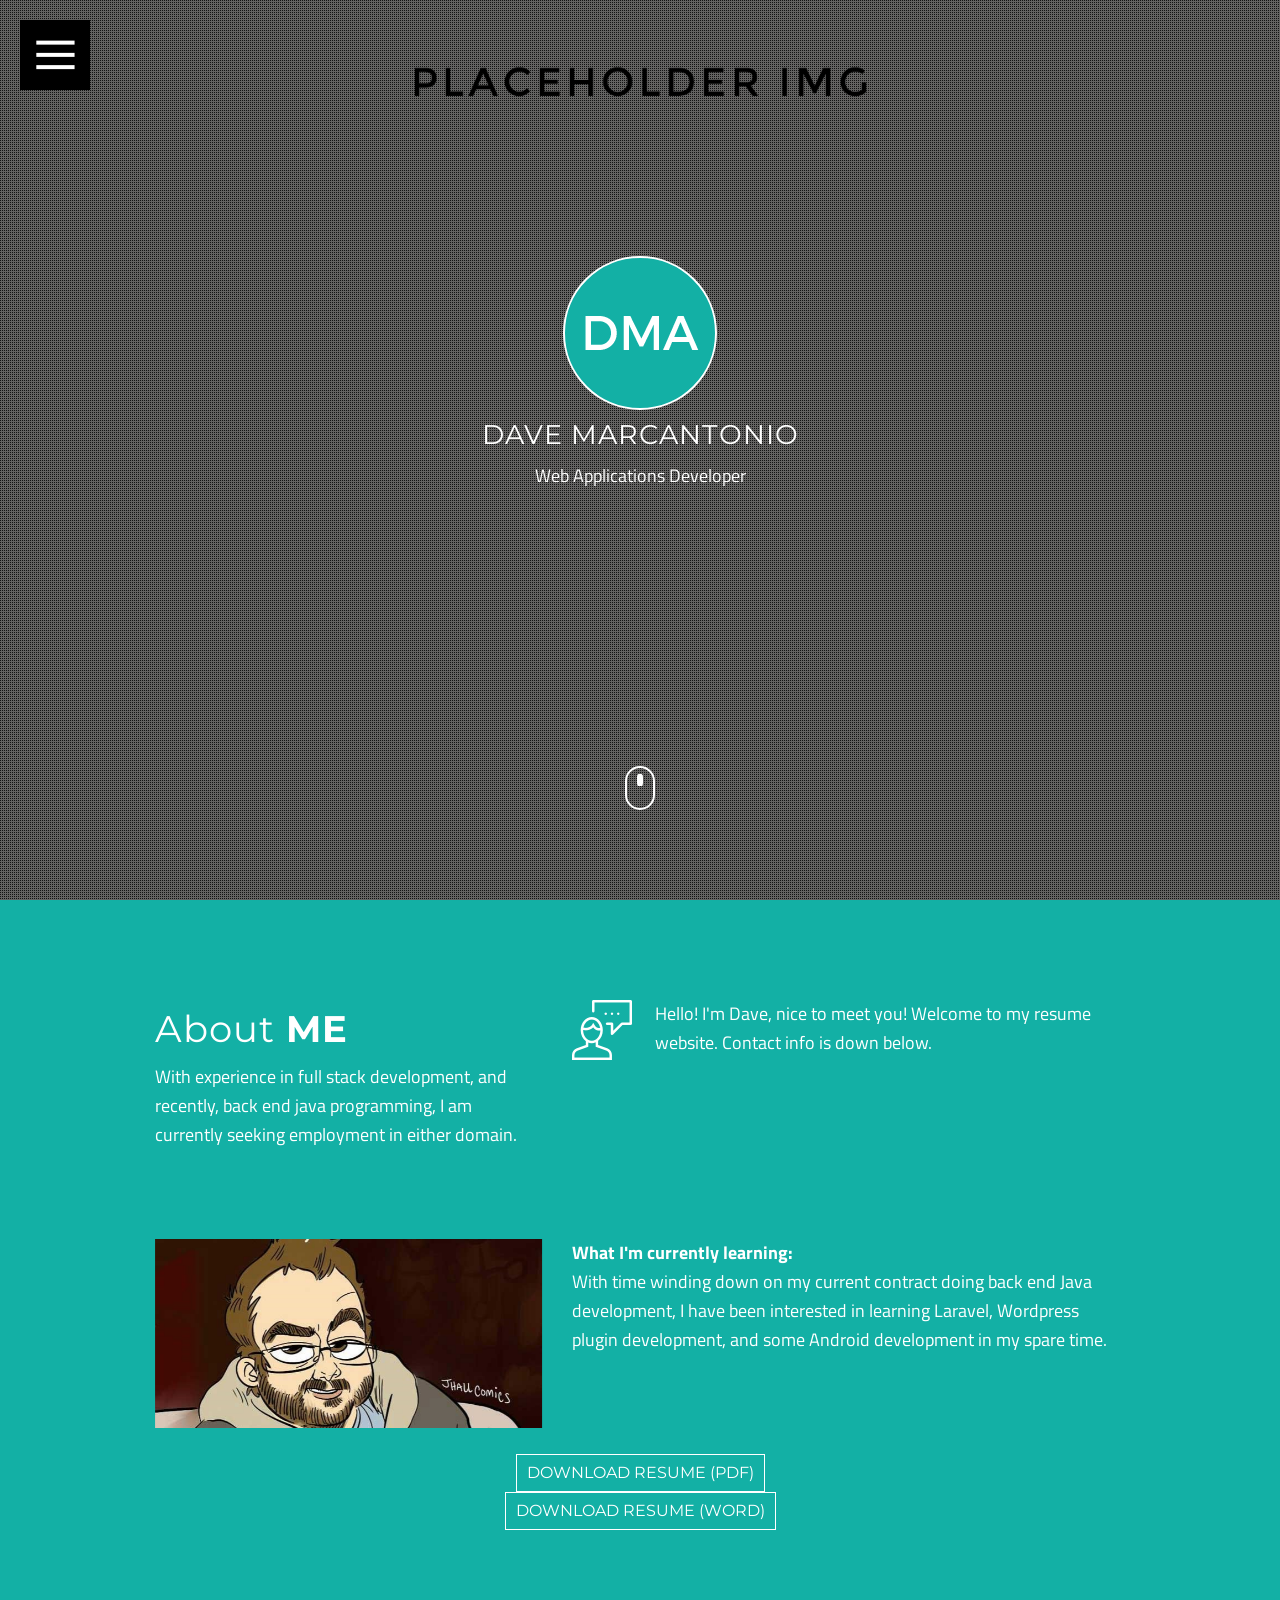
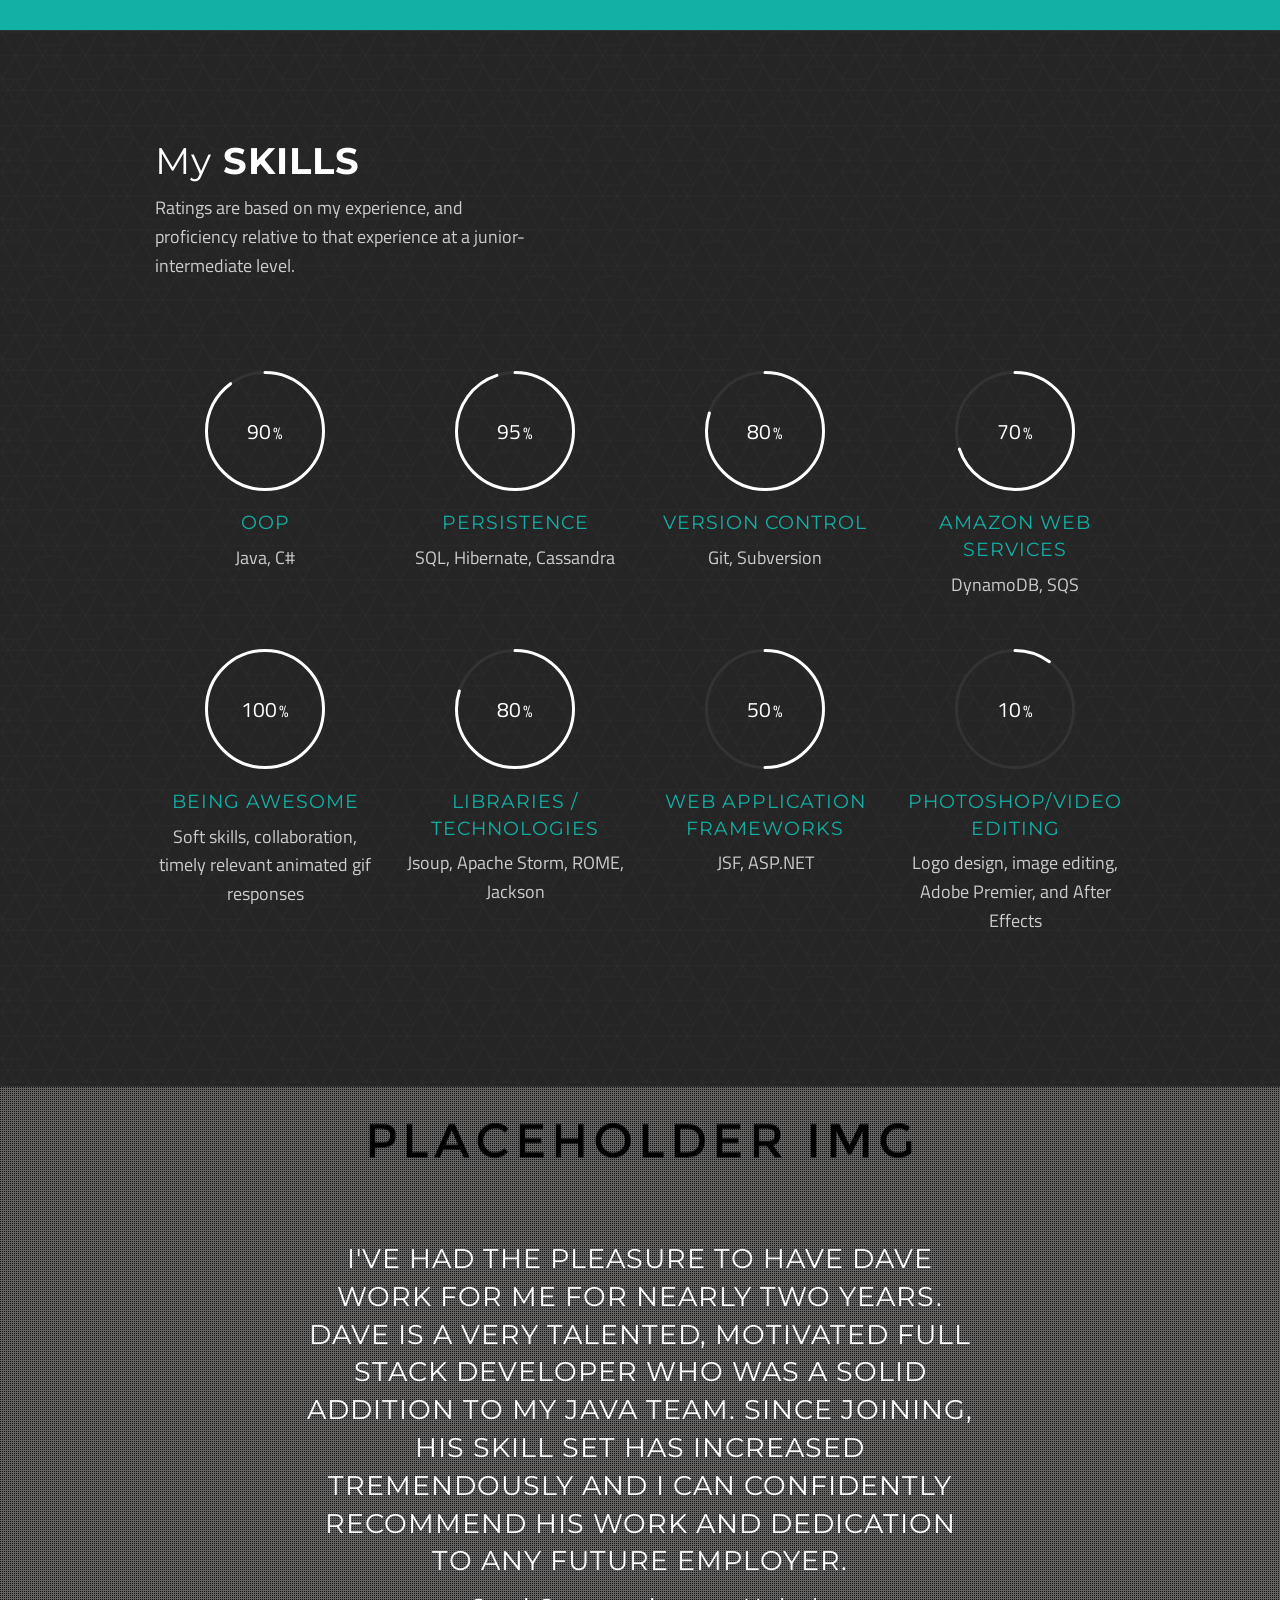
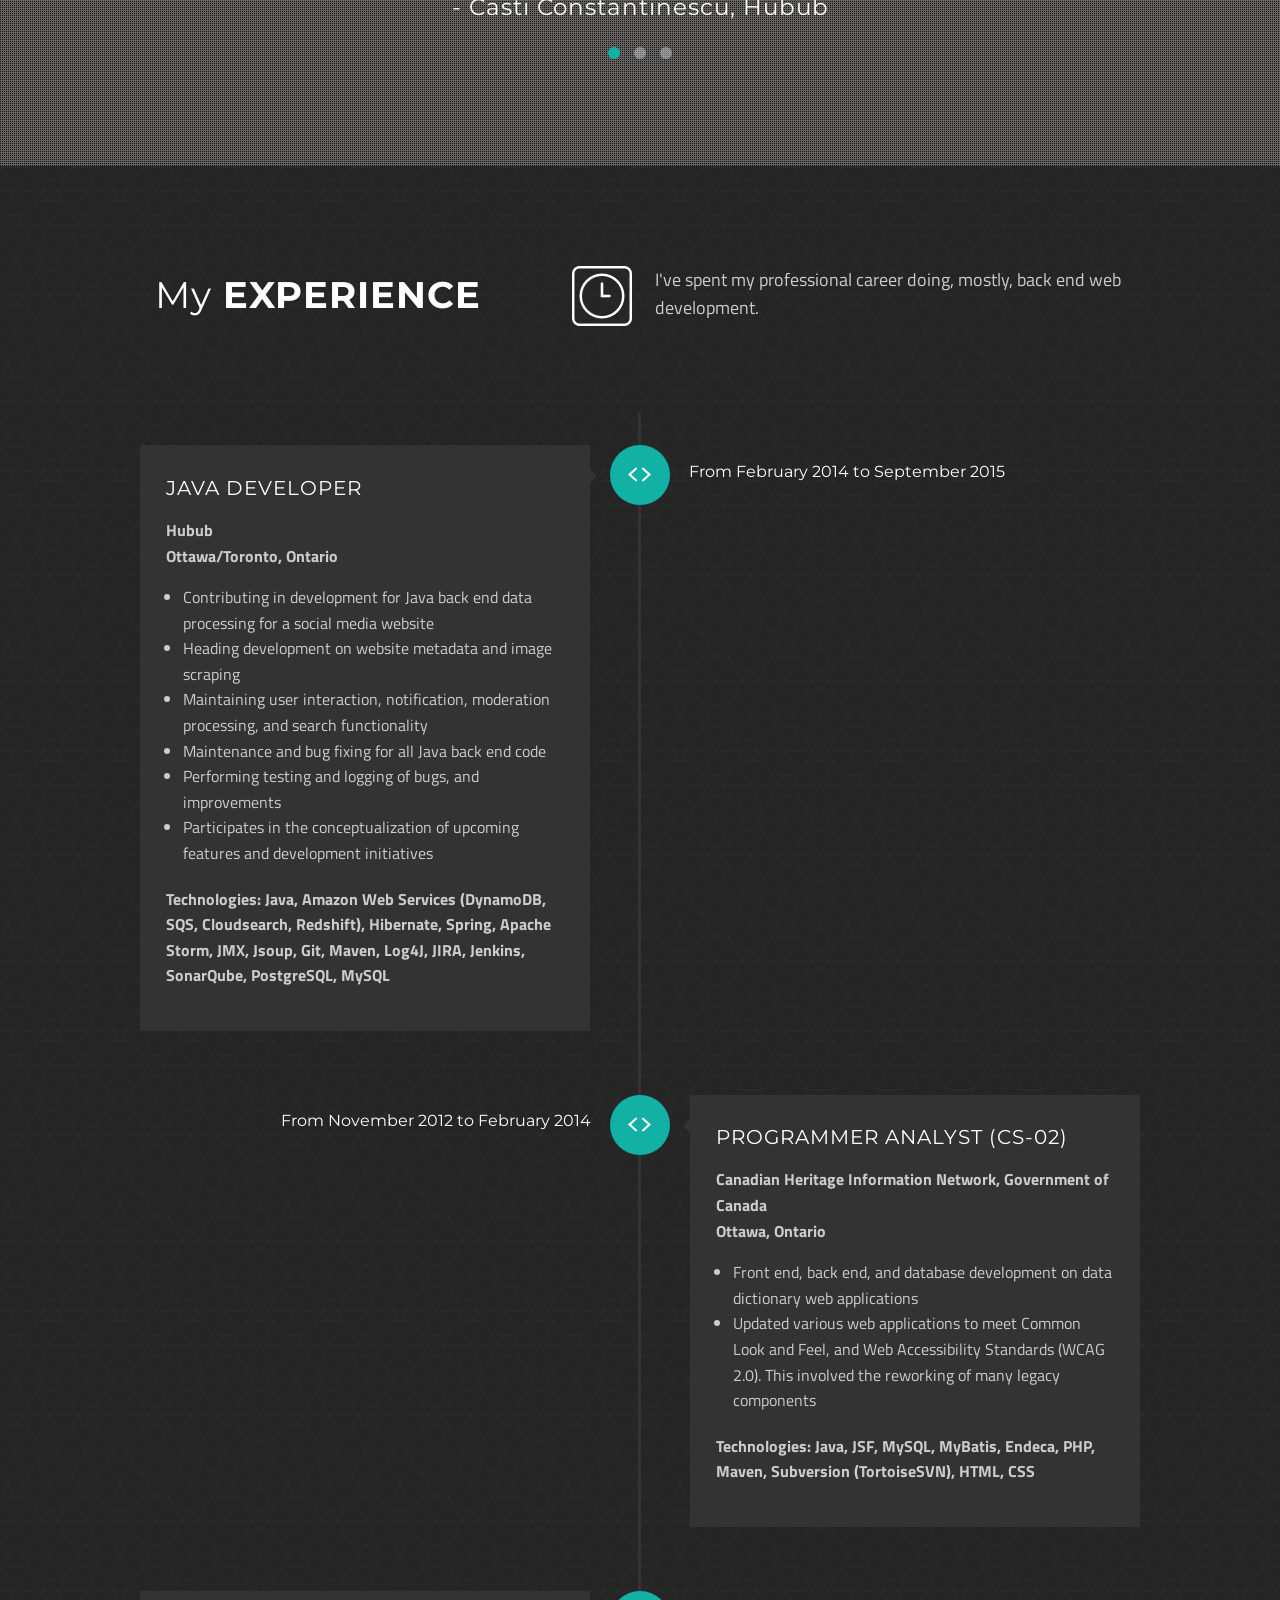
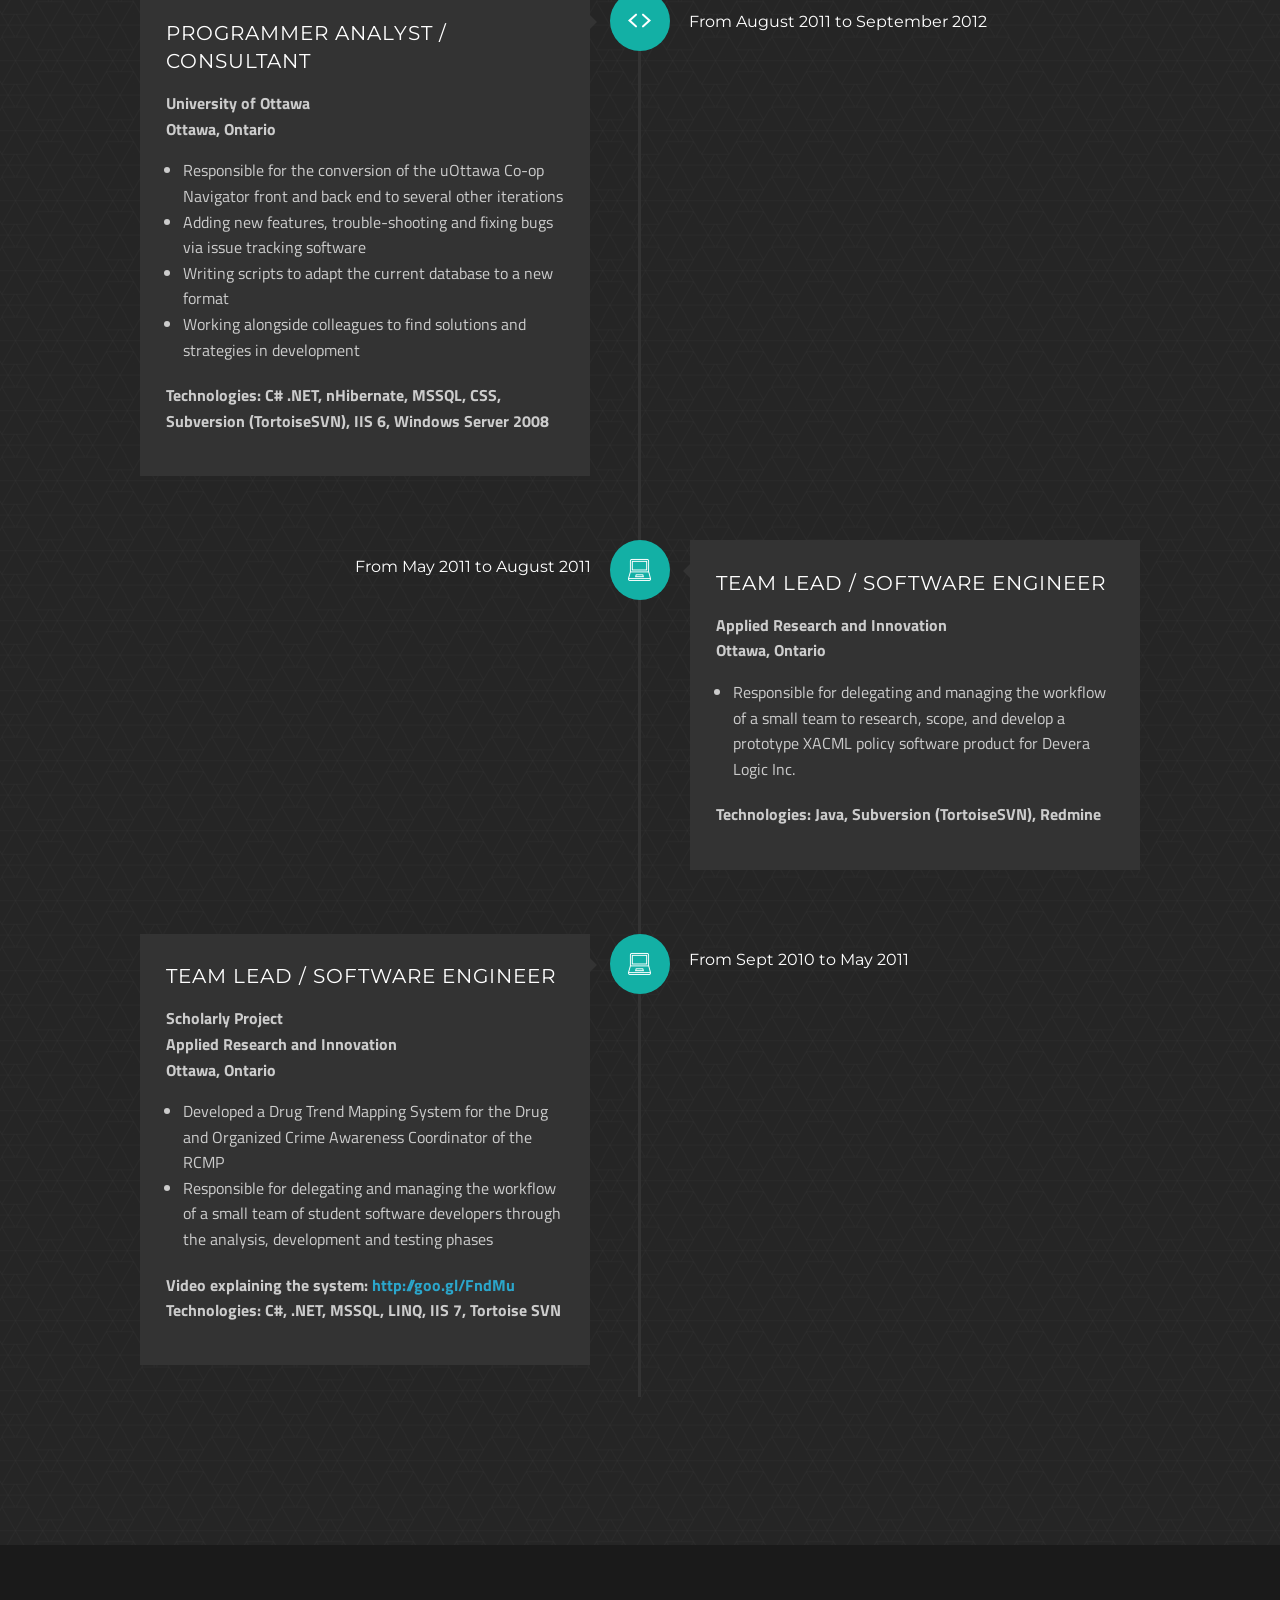
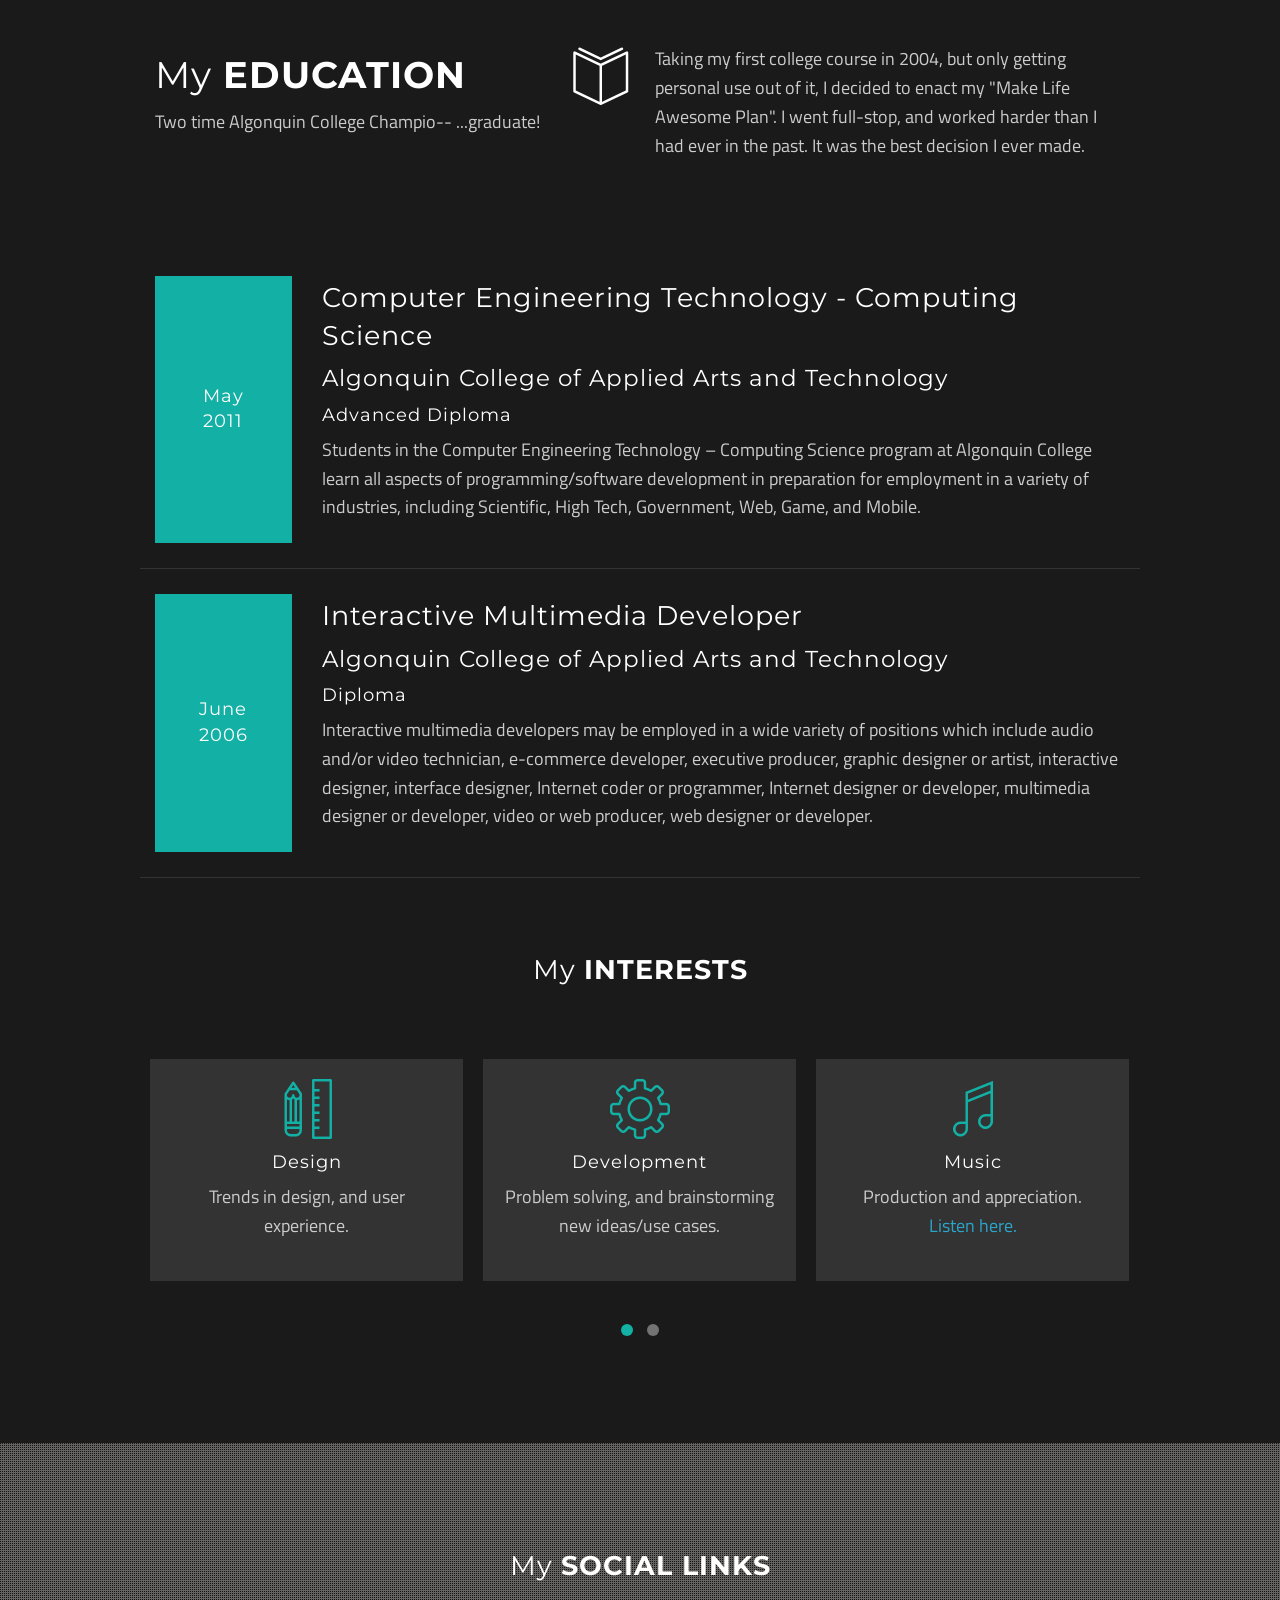
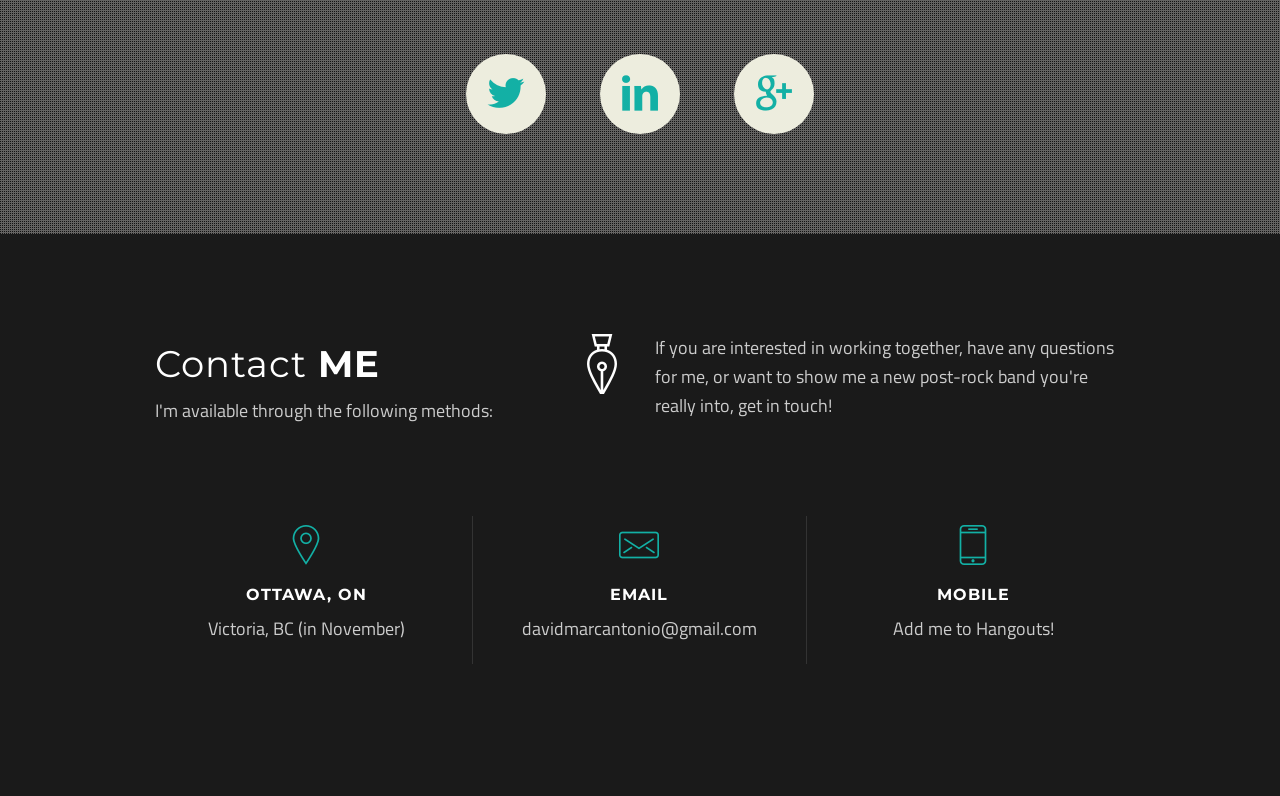
==== index.html @ dded1e43 "updated work experience" ====
<!doctype html>
<html class="no-js" lang="en">
  <head>
    <meta charset="utf-8" />
    <meta name="viewport" content="width=device-width, initial-scale=1.0" />
    <title>Dave Marcantonio - Web Applications Developer</title>

      <link rel="shortcut icon" href="favicon.ico" />
	
	<meta name="description" content="The online resume of Dave Marcantonio - Web Applications Developer">
	<meta property="og:description" content="The online resume of Dave Marcantonio - Web Applications Developer" />
	<meta property="og:url" content="http://dmarcantonio.github.io/" />
	<meta property="og:image" content="http://dmarcantonio.github.io/img/img1.jpg" />
	<meta property="og:site_name" content="Dave Marcantonio" />
    <!-- main css file -->
    <link rel="stylesheet" href="css/style.css" />


    <!-- color styles - uncomment your preferred -->
    <link rel="stylesheet" type="text/css" href="css/skins/turquoise.css" name="colors" />
    <!--
    <link rel="stylesheet" type="text/css" href="css/skins/orange.css" name="colors" />
    <link rel="stylesheet" type="text/css" href="css/skins/yellow.css" name="colors" />
    <link rel="stylesheet" type="text/css" href="css/skins/green.css" name="colors" />
    <link rel="stylesheet" type="text/css" href="css/skins/blue.css" name="colors" />
    <link rel="stylesheet" type="text/css" href="css/skins/brown.css" name="colors" />
    <link rel="stylesheet" type="text/css" href="css/skins/violet.css" name="colors" />
    <link rel="stylesheet" type="text/css" href="css/skins/purple.css" name="colors" />
    <link rel="stylesheet" type="text/css" href="css/skins/grey.css" name="colors" />
    <link rel="stylesheet" type="text/css" href="css/skins/red.css" name="colors" />
    -->

    <!-- Style Switcher Box delete for remove styleswitcher-->
    <link rel="stylesheet" href="css/styleswitcher.css">

    <!-- google fonts -->
    <link href='http://fonts.googleapis.com/css?family=Montserrat:400,700' rel='stylesheet' type='text/css'>
    <link href='http://fonts.googleapis.com/css?family=Titillium+Web' rel='stylesheet' type='text/css'>

    <script src="js/vendor/modernizr.js"></script>
  </head>
  <body>

      <!-- start styleswitcher, remove this 
      <div class="switcher"></div>
      <!-- end styleswitcher -->

      <!-- Preloader -->
      <div class="mask">
        <div id="loader"></div>
      </div>
      <!--/Preloader -->

      <div class="menu-btn-left">
        <img alt="" src="img/nav.svg">
      </div>
 
      <!-- start navigation -->
      <nav class="pushy pushy-left">

        <div class="logo-small">
          <a class="inner-link" href="#home"><img class="logo nav-logo"  alt="Kurr" src="img/logo.png" ></a><br>
        </div>

        <!-- start menu -->
        <ul class="menu">
          <li><a class="inner-link" href="#about">About</a></li>
            <li><a class="inner-link" href="#skills">Skills</a></li>
            <li><a class="inner-link" href="#experience">Experience</a></li>
          <li><a class="inner-link" href="#education">Education</a></li>
          <li><a class="inner-link" href="#contact">Contact</a></li>
        </ul>
        <!-- end menu -->
      
        <!--start bottom menu content -->
        <div class="bottom-content">
          <ul class="contact-details">
            <li><span>Dave Marcantonio</span></li>
            <li><a href="mailto:davidmarcantonio@gmail.com">davidmarcantonio@gmail.com</a></li>
            <li><span>Web Applications Developer</span></li>
          </ul>
        </div>
        <!-- end bottom menu content -->

      </nav>
      <!-- end navigation -->
    
    <div class="site-overlay"></div>

    <!-- start section #home -->        
    <section id="home">
      <div class="bg_overlay"></div>
        <div class="row">
          <div class="medium-8 medium-text-center medium-centered small-8 small-text-centered small-centered columns">
            <img class="logo" src="img/logo.png" alt="" /><br />
            <h3 class="white text-center">DAVE MARCANTONIO</h3>
            <p class="white text-center">Web Applications Developer</p>
          </div>
      </div>    

      <!-- mouse wheel on slider revolution (custom) -->
      <div class="intro-scroller">
        <a class="inner-link" href="#about" >
          <div class="mouse-icon white" style="opacity: 1;">
            <div class="wheel"></div>
          </div>
        </a>
      </div> 
      <!-- end mouse wheel on slider revolution (custom) -->

    </section>
    <!-- end section #home -->
    
   <div id="wrapper">

    
    
    <!-- start section #about -->
    <section id="about">

      <div class="row bot-70">

          <div class="medium-5 columns">
            <h2>About <strong>ME</strong></h2>
            <p>With experience in full stack development, and recently, back end java programming, I am currently seeking employment in either domain.</p>
          </div>
          <div class="medium-1 columns">
            <i class="icon kurr-speech-streamline-talk-user big white"></i>
          </div>
          <div class="medium-6 columns">
            <p>Hello! I'm Dave, nice to meet you! Welcome to my resume website. Contact info is down below.</p>
          </div>

      </div>

      <div class="row" data-equalizer>
        <div class="medium-5 columns wow fadeInLeft" data-wow-delay="0.2s" data-wow-duration="1.2s"  data-wow-offset="30" data-equalizer-watch>
          <img src="img/about.jpg" alt="" />
        </div>

        <div class="medium-7 columns wow fadeInRight" data-wow-delay="0.2s" data-wow-duration="1.2s"  data-wow-offset="30" data-equalizer-watch>
          <div class="content-text">
            <p><strong>What I'm currently learning:</strong></p>
            <p>With time winding down on my current contract doing back end Java development, I have been interested in learning Laravel, Wordpress plugin development, and some Android development in my spare time.</p>

          </div>
                   
        </div>

        <div class="medium-12 text-center columns wow fadeInUp" data-wow-delay="0.2s" data-wow-duration="1.2s"  data-wow-offset="30">
          <a class="cv_btn" title="" href="DaveMarcantonio2015.pdf" target="_blank">download resume (PDF)</a>
        </div>
		
		<div class="medium-12 text-center columns wow fadeInUp" data-wow-delay="0.2s" data-wow-duration="1.2s"  data-wow-offset="30">
          <a class="cv_btn" title="" href="DaveMarcantonio2015.docx" target="_blank">download resume (WORD)</a>
        </div>

      </div>
        
    </section>
    <!-- end section #about -->

       <!-- start section #skills -->
       <section id="skills">

           <div class="row bot-70">

               <div class="medium-5 columns">
                   <h2>My <strong>SKILLS</strong></h2>
                   <p>Ratings are based on my experience, and proficiency relative to that experience at a junior-intermediate level.</p>
               </div>
               <!--<div class="medium-1 columns">-->
               <!--<i class="icon kurr-dashboard-speed-streamline big white"></i>-->
               <!--</div>-->
               <!--<div class="medium-6 columns">-->
               <!--<p>Based on <span class="bold">K.I.S.S. principle</span>, i'm suitable for personal, portfolio, corporate or creative use.<br />-->
               <!--<span class="bold">Easy and funny to customize </span>i'm the perfect partner for your next project</p>-->
               <!--</div>-->

           </div>

           <div class="row wow fadeInUp" data-wow-delay="0s" data-wow-duration="1s"  data-wow-offset="30">


               <div class="medium-3 columns text-center counter">
            <span class="chart" data-percent="90">
              <span class="percent"></span>
            </span>
                   <h4 class="chart-title">OOP</h4>
                   <p>Java, C#</p>
               </div>

               <div class="medium-3 columns text-center counter">
              <span class="chart" data-percent="95">
                <span class="percent"></span>
              </span>
                   <h4 class="chart-title">Persistence</h4>
                   <p>SQL, Hibernate, Cassandra</p>
               </div>

               <div class="medium-3 columns text-center counter">
              <span class="chart" data-percent="80">
                <span class="percent"></span>
              </span>
                   <h4 class="chart-title">Version Control</h4>
                   <p>Git, Subversion</p>
               </div>

               <div class="medium-3 columns text-center counter">
              <span class="chart" data-percent="70">
                <span class="percent"></span>
              </span>
                   <h4 class="chart-title">Amazon Web Services</h4>
                   <p>DynamoDB, SQS</p>
               </div>

               <div class="medium-3 columns text-center counter">
              <span class="chart" data-percent="100">
                <span class="percent"></span>
              </span>
                   <h4 class="chart-title">Being Awesome</h4>
                   <p>Soft skills, collaboration, timely relevant animated gif responses</p>
               </div>
			   
               <div class="medium-3 columns text-center counter">
              <span class="chart" data-percent="80">
                <span class="percent"></span>
              </span>
                   <h4 class="chart-title">Libraries / Technologies</h4>
                   <p>Jsoup, Apache Storm, ROME, Jackson</p>
               </div>
			   
               <div class="medium-3 columns text-center counter">
              <span class="chart" data-percent="50">
                <span class="percent"></span>
              </span>
                   <h4 class="chart-title">Web Application Frameworks</h4>
                   <p>JSF, ASP.NET</p>
               </div>

               <div class="medium-3 columns text-center counter">
              <span class="chart" data-percent="10">
                <span class="percent"></span>
              </span>
                   <h4 class="chart-title">Photoshop/Video Editing</h4>
                   <p>Logo design, image editing, Adobe Premier, and After Effects</p>
               </div>

           </div>
       </section>
       <!-- end section #skills -->

       <!-- start section testimonials -->
       <section id="testimonials">
           <div class="bg_overlay"></div>
           <div class="row">
               <div class="large-12 medium-8 medium-centered columns">

                   <!-- start testimonial coarousel -->
                   <div id="testimonial" class="owl-carousel text-centered">

                       <!-- start slide -->
                       <div>
                           <div class="large-9 large-centered medium-12 medium-centered columns">
                               <div class="large-12 medium-11 columns">
                                   <h3 class="white semi-bold">I've had the pleasure to have Dave work for me for nearly two years. Dave is a very talented, motivated full stack developer who was a solid addition to my Java team. Since joining, his skill set has increased tremendously and I can confidently recommend his work and dedication to any future employer. </h3>
                                   <h4 class="white bordered">- Casti Constantinescu, Hubub</h4>
                               </div>
                           </div>
                       </div>
                       <!-- end slide -->

                       <!-- start slide -->
                       <div>
                           <div class="large-9 large-centered medium-12 medium-centered columns">
                               <div class="large-12 medium-11 columns">
                                   <h3 class="white semi-bold">The best contractor we've ever hired </h3>
                                   <h4 class="white bordered">- Laurence Chavret, Canadian Heritage Information Network</h4>
                               </div>
                           </div>
                       </div>
                       <!-- end slide -->

                       <!-- start slide -->
                       <div>
                           <div class="large-9 large-centered medium-12 medium-centered columns">
                               <div class="large-12 medium-11 columns">
                                   <h3 class="white semi-bold">Dave is so awesome. You should hire him because he's a cool guy, and really good looking.</h3>
                                   <h4 class="white bordered">- Totally Not Dave Marcantonio</h4>
                               </div>
                           </div>
                       </div>
                       <!-- end slide -->

                   </div>
                   <!-- end#testimonial carousel -->

               </div>
           </div>

       </section>
       <!-- end section testimonials -->
       <!-- start section #experience -->
       <section id="experience">

           <div class="row bot-70">

               <div class="medium-5 columns">
                   <h2>My <strong>EXPERIENCE</strong></h2>
                   <!--<p>Maecenas nec odio et ante tincidunt tempus.</p>-->
               </div>
               <div class="medium-1 columns">
                   <i class="icon kurr-clock-streamline-time big white"></i>
               </div>
               <div class="medium-6 columns">
                   <p>I've spent my professional career doing, mostly, back end web development.</p>
               </div>

           </div>

           <div id="cd-timeline" class="cd-container">
               <div class="cd-timeline-block">
                   <div class="cd-timeline-img">
                       <i class="icon kurr-code"></i>
                   </div>
                   <!-- cd-timeline-img -->

                   <div class="cd-timeline-content">
                       <h2>Java Developer</h2>

                       <p>
                           <strong>Hubub</strong><br/>
                           <strong>Ottawa/Toronto, Ontario</strong>
                       </p>
                       <ul>
                           <li>Contributing in development for Java back end data processing for a social media
                               website
                           </li>
                           <li>Heading development on website metadata and image scraping</li>
                           <li>Maintaining user interaction, notification, moderation processing, and search
                               functionality
                           </li>
                           <li>Maintenance and bug fixing for all Java back end code</li>
                           <li>Performing testing and logging of bugs, and improvements</li>
                           <li>Participates in the conceptualization of upcoming features and development initiatives
                           </li>
                       </ul>
                       <p><strong>Technologies: Java, Amazon Web Services (DynamoDB, SQS, Cloudsearch, Redshift),
                           Hibernate, Spring, Apache Storm, JMX, Jsoup, Git, Maven, Log4J, JIRA, Jenkins, SonarQube,
                           PostgreSQL, MySQL</strong></p>
                       <span class="cd-date">From February 2014 to September 2015</span>
                   </div>
                   <!-- cd-timeline-content -->
               </div>
               <!-- cd-timeline-block -->

               <div class="cd-timeline-block">
                   <div class="cd-timeline-img">
                       <i class="icon kurr-code"></i>
                   </div>
                   <!-- cd-timeline-img -->

                   <div class="cd-timeline-content">
                       <h2>Programmer Analyst (CS-02)</h2>

                       <p>
                           <strong>Canadian Heritage Information Network, Government of Canada </strong><br/>
                           <strong>Ottawa, Ontario</strong>
                       </p>
                       <ul>
                           <li>Front end, back end, and database development on data dictionary web applications</li>
                           <li>Updated various web applications to meet Common Look and Feel, and Web Accessibility
                               Standards (WCAG 2.0). This involved the reworking of many legacy components
                           </li>
                       </ul>
                       <p><strong>Technologies: Java, JSF, MySQL, MyBatis, Endeca, PHP, Maven, Subversion (TortoiseSVN),
                           HTML, CSS</strong></p>
                       <span class="cd-date">From November 2012 to February 2014</span>
                   </div>
                   <!-- cd-timeline-content -->
               </div>
               <!-- cd-timeline-block -->

               <div class="cd-timeline-block">
                   <div class="cd-timeline-img">
                       <i class="icon kurr-code"></i>
                   </div>
                   <!-- cd-timeline-img -->

                   <div class="cd-timeline-content">
                       <h2>Programmer Analyst / Consultant</h2>

                       <p>
                           <strong>University of Ottawa </strong><br/>
                           <strong>Ottawa, Ontario</strong>
                       </p>
                       <ul>
                           <li>Responsible for the conversion of the uOttawa Co-op Navigator front and back end to
                               several other iterations
                           </li>
                           <li>Adding new features, trouble-shooting and fixing bugs via issue tracking software</li>
                           <li>Writing scripts to adapt the current database to a new format</li>
                           <li>Working alongside colleagues to find solutions and strategies in development</li>
                       </ul>
                       <p><strong>Technologies: C# .NET, nHibernate, MSSQL, CSS, Subversion (TortoiseSVN), IIS 6,
                           Windows Server 2008</strong><br/>
                           <span class="cd-date">From August 2011 to September 2012</span>
                   </div>
                   <!-- cd-timeline-content -->
               </div>
               <!-- cd-timeline-block -->

               <div class="cd-timeline-block">
                   <div class="cd-timeline-img">
                       <i class="icon kurr-ibook-laptop"></i>
                   </div>
                   <!-- cd-timeline-img -->

                   <div class="cd-timeline-content">
                       <h2>Team Lead / Software Engineer</h2>

                       <p>
                           <strong>Applied Research and Innovation</strong><br/>
                           <strong>Ottawa, Ontario</strong>
                       </p>
                       <ul>
                           <li>Responsible for delegating and managing the workflow of a small team to research, scope, and
                               develop a prototype XACML policy software product for Devera Logic Inc.
                           </li>
                       </ul>
                       <p><strong>Technologies: Java, Subversion (TortoiseSVN), Redmine</strong></p>
                       <span class="cd-date">From May 2011 to August 2011</span>
                   </div>
                   <!-- cd-timeline-content -->
               </div>
               <!-- cd-timeline-block -->

               <div class="cd-timeline-block">
                   <div class="cd-timeline-img">
                       <i class="icon kurr-ibook-laptop"></i>
                   </div>
                   <!-- cd-timeline-img -->

                   <div class="cd-timeline-content">
                       <h2>Team Lead / Software Engineer</h2>

                       <p>
                           <strong>Scholarly Project</strong><br/>
                           <strong>Applied Research and Innovation</strong><br/>
                           <strong>Ottawa, Ontario </strong><br/>
                       </p>
                       <ul>
                           <li>Developed a Drug Trend Mapping System for the Drug and Organized Crime Awareness
                               Coordinator of the RCMP
                           </li>
                           <li>Responsible for delegating and managing the workflow of a small team of student software
                               developers through the analysis, development and testing phases
                           </li>
                       </ul>
                       <p><strong>Video explaining the system: <a href="http://goo.gl/FndMu" rel="nofollow">http://goo.gl/FndMu</a></strong><br/>
                           <strong>Technologies: C#, .NET, MSSQL, LINQ, IIS 7, Tortoise SVN</strong></p>
                       <span class="cd-date">From Sept 2010 to May 2011</span>
                   </div>
                   <!-- cd-timeline-content -->
               </div>
               <!-- cd-timeline-block -->
           </div>
           <!-- cd-timeline -->

       </section>
       <!-- end section #experience -->

       <!-- start section #education -->
    <section id="education">

      <div class="row bot-70">
        <div class="medium-5 columns">
          <h2>My <strong>EDUCATION</strong></h2>
            <p>Two time Algonquin College Champio-- ...graduate!</p>
        </div>
        <div class="medium-1 columns">
          <i class="icon kurr-book-read-streamline big white"></i>
        </div>
        <div class="medium-6 columns">
          <p>Taking my first college course in 2004, but only getting personal use out of it, I decided to enact my "Make Life Awesome Plan". I went full-stop, and worked harder than I had ever in the past. It was the best decision I ever made.</p>
        </div>
      </div>

      <!-- start education box -->
      <div class="row education wow fadeInRight" data-wow-delay="0.2s" data-wow-duration="1.2s"  data-wow-offset="30" data-equalizer>
        <div class="medium-2 columns">
          <div class="date" data-equalizer-watch>
            <h5>May <span>2011</span></h5>
          </div>
        </div>
        <div class="medium-10 columns" data-equalizer-watch>
          <h3> Computer Engineering Technology - Computing Science</h3>
		  <h4> Algonquin College of Applied Arts and Technology</h4>
		  <h5> Advanced Diploma</h5>
          <p>Students in the Computer Engineering Technology – Computing Science program at Algonquin College learn all aspects of programming/software development in preparation for employment in a variety of industries, including Scientific, High Tech, Government, Web, Game, and Mobile.</p>
        </div>
      </div>
      <!-- end education box -->

      <!-- start education box -->
      <div class="row education education wow fadeInLeft" data-wow-delay="0.2s" data-wow-duration="1.2s"  data-wow-offset="30" data-equalizer>
        <div class="medium-2 columns">
          <div class="date" data-equalizer-watch>
            <h5>June <span>2006</span></h5>
          </div>
        </div>
        <div class="medium-10 columns" data-equalizer-watch>
          <h3> Interactive Multimedia Developer</h3>
          <h4> Algonquin College of Applied Arts and Technology</h4>
          <h5> Diploma</h5>

          <p>Interactive multimedia developers may be employed in a wide variety of positions which include audio and/or video technician, e-commerce developer, executive producer, graphic designer or artist, interactive designer, interface designer, Internet coder or programmer, Internet designer or developer, multimedia designer or developer, video or web producer, web designer or developer.</p>
        </div>
      </div>
      <!-- end education box -->


    <div class="bot-70"></div>

    <div class="row">

      <div class="medium-12 text-center">
        <h3 class="bot-70">My <strong>INTERESTS</strong></h3>
      </div>

      <div id="interests" class="owl-carousel>">

        <!-- start box -->

          <div class="box">
            <i class="icon kurr-design-pencil-rule-streamline big"></i>
            <h5>Design</h5>
            <p>Trends in design, and user experience.</p>
          </div>

        <!-- end box -->

        <!-- start box -->

          <div class="box">
            <i class="icon kurr-settings-streamline-1 big"></i>
            <h5>Development</h5>
            <p>Problem solving, and brainstorming new ideas/use cases.</p>
          </div>

        <!-- end box -->

        <!-- start box -->

          <div class="box">
            <i class="icon kurr-music-note-streamline big"></i>
            <h5>Music</h5>
            <p>Production and appreciation.<br/> <a href="http://terraformthesun.bandcamp.com/">Listen here.</a></p>
          </div>

        <!-- stendart box -->



        <!-- start box -->

          <div class="box">
            <i class="icon kurr-book-read-streamline big"></i>
            <h5>Learning</h5>
            <p>Documentaries, lectures, teaching through emerging visual media</p>
          </div>

        <!-- end box -->

      <!-- start box -->

      <div class="box">
          <i class="icon kurr-like-love-streamline big"></i>
          <h5>Life</h5>
          <p>Equality, human rights, environmental sustainability, philosophy</p>
      </div>

      <!-- stendart box -->

          <!-- start box -->

          <div class="box">
              <i class="icon kurr-chef-food-restaurant-streamline big"></i>
              <h5>Food</h5>
              <p>I am adventerously hungry.</p>
          </div>

          <!-- end box -->


      </div>

    </div>
      
    </section>
    <!-- end section #education -->









<!--
        start section #quote
       <section id="quote">
           <div class="bg_overlay"></div>
           <div class="row text-center">
               <h2 class="white">It is a cliche that most cliches are true, but then like most cliches, that cliche is untrue.</h2>
               <h3>- Stephen Fry</h3>
           </div>
       </section>
        ens section #quote
-->

    <!-- start section#social -->
    <section id="social">
      <div class="bg_overlay"></div>

      <div class="row text-center">
        <h3 class="white bot-70">My <strong>SOCIAL LINKS</strong></h3>

      <!-- start social links -->
        <a class="social" title="" href="https://twitter.com/_D_M_A"><i class="icon kurr-twitter"></i></a>
        <a class="social" title="" href="https://ca.linkedin.com/pub/dave-marcantonio/30/748/891"><i class="icon kurr-linkedin"></i></a>
        <a class="social" title="" href="https://plus.google.com/u/0/+DaveMarcantonio"><i class="icon kurr-gplus"></i></a>
      <!-- end social links -->

    </div>

    </section>
    <!-- end section #social -->

    <!-- start section #contact -->
    <section id="contact">

      <div class="row bot-70">

          <div class="medium-5 columns">
            <h2>Contact <strong>ME</strong></h2>
            <p>I'm available through the following methods:</p>
          </div>
          <div class="medium-1 columns">
            <i class="icon kurr-pen-streamline-3 big white"></i>
          </div>
          <div class="medium-6 columns">
            <p>If you are interested in working together, have any questions for me, or want to show me a new post-rock band you're really into, get in touch!</p>
          </div>

      </div>

      <div class="row bot-70 wow fadeInLeft" data-wow-delay="0.2s" data-wow-duration="1.2s"  data-wow-offset="30">

        <!-- start link-box -->
        <div class="large-4 medium-4 columns link-box " > 
          <div class="about">               
            <i class="icon icon kurr-map-pin-streamline"></i>
            <h3>Ottawa, ON</h3>
              <p>Victoria, BC (in November)</p>
          </div>        
        </div>
        <!-- end link-box -->

        <!-- start link-box -->
        <div class="large-4 medium-4 columns link-box">
          <div class="about">        
            <i class="icon kurr-email-mail-streamline"></i>
            <h3>Email</h3>
            <p>davidmarcantonio@gmail.com</p>
          </div>       
        </div>
        <!-- end link-box -->

        <!-- start link-box -->
        <div class="large-4 medium-4 columns link-box">  
        <div class="about">             
            <i class="icon kurr-iphone-streamline"></i>
            <h3>Mobile</h3>
            <p>Add me to Hangouts!</p>
          </div>       
        </div>
        <!-- end link-box -->

      </div>

    
    </section>
    <!-- end section #contact -->

<!--  Kurr - 2014 © mordorthemes. All rights reserved.  -->
  
    </div>
    <!-- end wrapper -->
    
    <script src="js/vendor/jquery.js"></script>
    <script src="js/foundation.min.js"></script>
    <script src="js/foundation/foundation.equalizer.js"></script>
    <script src="js/pushy_left.js"></script>
    <script type="text/javascript" src="js/jquery.backstretch.js"></script> 
    <script src="js/easypiechart.js"></script>
    <script src="js/smoothscroll.js"></script>
    <script src="js/magnific-popup.js"></script>
    <script src="js/wow.min.js"></script>
    <script type="text/javascript" src="js/owl.carousel.min.js"></script> 
    <script src="js/custom.js"></script>

    <!-- Start Style Switcher to remove --> 
    <script src="js/styleswitcher.js"></script> 
    <script src="js/jquery-cookie.js"></script> 
    <!-- End Style Switcher -->

    <script>
      $(document).foundation();
    </script>

    <script>
      new WOW().init();
    </script>

  </body>
</html>
---- css/style.css ----
/*
* Theme Name: Kurr
* File name: style.css
* Theme URL: kurr.mordorthemes.com
* Description: Kurr - Responsive Resume, Personal Portfolio Template
* Author: Mordorthemes
* Author URL: http://www.mordorthemes.com
* Support: support@mordorthemes.com
* Version: 1.0
*/

@import url("normalize.css");
@import url("foundation.css"); 
@import url("kurr-font.css");
@import url("owl.transitions.css");
@import url("timeline.css");
@import url("animate.css");
@import url("magnific-popup.css");
@import url("layout.css");
---- css/skins/turquoise.css ----
/*
* Theme Name: Kurr
* File name: turquoise.css
* Theme URL: kurr.mordorthemes.com
* Description: Kurr - Responsive Resume, Personal Portfolio Template
* Author: Mordorthemes
* Author URL: http://www.mordorthemes.com
* Support: support@mordorthemes.com
* Version: 1.0
*/


img.logo, a.social:hover, .cd-timeline-img, section#about, .date, .owl-theme .owl-controls .owl-page.active span, .owl-theme .owl-controls.clickable .owl-page:hover span, .submit-button:hover{
	background:#13b0a5;
}

.work h3, a.social:link, a.social:visited, .link-box i, a.cv_btn:hover, a.social:hover, h4.chart-title, .box i, .personal-details li a:hover, .pushy .menu li a:hover, .pushy .bottom-content a:hover, button:hover, .portfolio-hover a:hover {
	color:#13b0a5;
}
---- css/skins/orange.css ----
/*
* Theme Name: Kurr
* File name: orange.css
* Theme URL: kurr.mordorthemes.com
* Description: Kurr - Responsive Resume, Personal Portfolio Template
* Author: Mordorthemes
* Author URL: http://www.mordorthemes.com
* Support: support@mordorthemes.com
* Version: 1.0
*/


img.logo, a.social:hover, .cd-timeline-img, section#about, .date, .owl-theme .owl-controls .owl-page.active span, .owl-theme .owl-controls.clickable .owl-page:hover span, .submit-button:hover{
	background:#D24814;
}

.work h3, a.social:link, a.social:visited, .link-box i, a.cv_btn:hover, a.social:hover, h4.chart-title, .box i, .personal-details li a:hover, .pushy .menu li a:hover, .pushy .bottom-content a:hover, button:hover, .portfolio-hover a:hover {
	color:#D24814;
}
---- css/skins/green.css ----
/*
* Theme Name: Kurr
* File name: green.css
* Theme URL: kurr.mordorthemes.com
* Description: Kurr - Responsive Resume, Personal Portfolio Template
* Author: Mordorthemes
* Author URL: http://www.mordorthemes.com
* Support: support@mordorthemes.com
* Version: 1.0
*/


img.logo, a.social:hover, .cd-timeline-img, section#about, .date, .owl-theme .owl-controls .owl-page.active span, .owl-theme .owl-controls.clickable .owl-page:hover span, .submit-button:hover{
	background:#b7b701;
}

.work h3, a.social:link, a.social:visited, .link-box i, a.cv_btn:hover, a.social:hover, h4.chart-title, .box i, .personal-details li a:hover, .pushy .menu li a:hover, nav.off-canvas .pushy a:hover, button:hover, .portfolio-hover a:hover {
	color:#b7b701;
}
---- css/skins/brown.css ----
/*
* Theme Name: Kurr
* File name: brown.css
* Theme URL: kurr.mordorthemes.com
* Description: Kurr - Responsive Resume, Personal Portfolio Template
* Author: Mordorthemes
* Author URL: http://www.mordorthemes.com
* Support: support@mordorthemes.com
* Version: 1.0
*/


img.logo, a.social:hover, .cd-timeline-img, section#about, .date, .owl-theme .owl-controls .owl-page.active span, .owl-theme .owl-controls.clickable .owl-page:hover span, .submit-button:hover{
	background:#807556;
}

.work h3, a.social:link, a.social:visited,.link-box i, a.cv_btn:hover, a.social:hover, h4.chart-title, .box i, .personal-details li a:hover, .pushy .menu li a:hover, .pushy .bottom-content a:hover, button:hover, .portfolio-hover a:hover {
	color:#807556;
}
---- css/skins/violet.css ----
/*
* Theme Name: Kurr
* File name: violet.css
* Theme URL: kurr.mordorthemes.com
* Description: Kurr - Responsive Resume, Personal Portfolio Template
* Author: Mordorthemes
* Author URL: http://www.mordorthemes.com
* Support: support@mordorthemes.com
* Version: 1.0
*/


img.logo, a.social:hover, .cd-timeline-img, section#about, .date, .owl-theme .owl-controls .owl-page.active span, .owl-theme .owl-controls.clickable .owl-page:hover span, .submit-button:hover{
	background:#c70272;
}

.work h3, a.social:link, a.social:visited, .link-box i, a.cv_btn:hover, a.social:hover, h4.chart-title, .box i, .personal-details li a:hover, .pushy .menu li a:hover, .pushy .bottom-content a:hover, button:hover, .portfolio-hover a:hover {
	color:#c70272;
}
---- css/skins/red.css ----
/*
* Theme Name: Kurr
* File name: red.css
* Theme URL: kurr.mordorthemes.com
* Description: Kurr - Responsive Resume, Personal Portfolio Template
* Author: Mordorthemes
* Author URL: http://www.mordorthemes.com
* Support: support@mordorthemes.com
* Version: 1.0
*/


img.logo, a.social:hover, .cd-timeline-img, section#about, .date, .owl-theme .owl-controls .owl-page.active span, .owl-theme .owl-controls.clickable .owl-page:hover span, .submit-button:hover{
	background:#FF4444;
}

.work h3, a.social:link, a.social:visited, .link-box i, a.cv_btn:hover, a.social:hover, h4.chart-title, .box i, .personal-details li a:hover, .pushy .menu li a:hover, .pushy .bottom-content a:hover, button:hover, .portfolio-hover a:hover {
	color:#FF4444;
}
---- css/styleswitcher.css ----
@charset "utf-8";
/* CSS Document */

/*
* Theme Name: Tangram  
* File name: styleswitcher.css
* Theme URL: tangram.mordorthemes.com
* Description: Tangram - One page html/css website template
* Author: Mordorthemes
* Author URL: http://www.mordorthemes.com
* Support: support@mordorthemes.com
* Version: 1.0
*/




/* Main Style */
.switcher h3 {
	font-size:13px;
	margin: 1px 0 3px 0;
	color:#474646;
}

.switcher {
	width:160px;
	position:fixed !important;
	top:185px;
	z-index:9999;
	left:0px;
}

.switcher h2 {
	background: #000;
	color: #FFFFFF;
	padding: 0;
	font-size: 13px;
	text-transform:uppercase;
	padding: 12px 0 12px 15px;
	line-height: 30px;
	position:relative;
	top:8px;
}

.switcher h2 a {
	background: #000;
	display: block;
	height: 53px;
	position: absolute;
	right: -53px;
	top: 0;
	width: 53px;
	text-align:center;
	color:#fff;
	font-size:32px;
	padding: 9px 0;
}

.switcher .content2 {
	
	overflow:hidden;
}

/* Layout Box */
.layout-switcher {
	margin:0 0 10px 0;
	overflow:hidden;
}

.layout-switcher a.layout {
	padding:8px 7px 7px 7px;
	border-radius: 2px;
	color: #5a5c5d;
	border: 2px solid #EAEAEA;
	width: 39px;
	cursor: pointer;
	float: left;
	display: block;
	margin: 0 6px 0 0;
	text-align: center;
	background: white;
}

.layout-switcher a.layout.current {
	cursor: default;
	border: 2px solid;
}


/* Color Switcher */
.switcher-box {
	height:auto;
	overflow:hidden;
	margin-bottom:6px;
}

.styleswitch {
	width: 53px;
    height: 53px;
	display: block;
	cursor: pointer;
	margin:0;
	float:left;
}

.styleswitch.current {
	-moz-box-shadow: inset 0 0 5px #000;
    -webkit-box-shadow: inset 0 0 5px #000;
    box-shadow: inner 0 0 5px #000;
}


.styleswitch#orange { background-color:#d24814; }
.styleswitch#red { background-color:#FF4444; }
.styleswitch#turquoise { background-color:#13b0a5; }
.styleswitch#green  { background-color:#b7b701; }
.styleswitch#blue   { background-color:#2fa6a6; }
.styleswitch#brown   { background-color:#807556; }
.styleswitch#violet   { background-color:#c70272; }
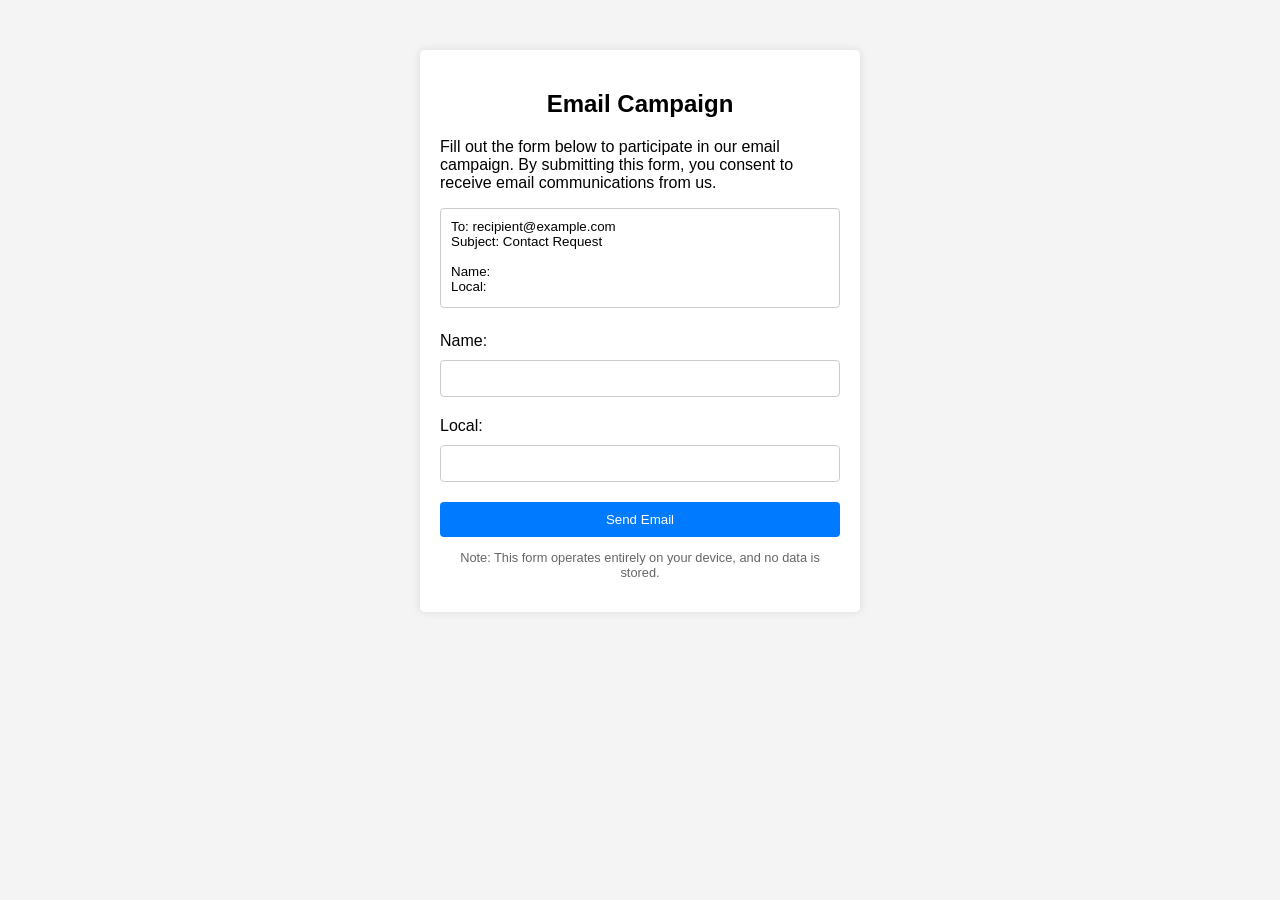
==== commit 255cb62b: "mass email template test" ====
--- a/index.html
+++ b/index.html
@@ -1,728 +1,97 @@
-<!doctype html>
-<html class="no-js" lang="en">
-  <head>
-    <meta charset="utf-8" />
-    <meta name="viewport" content="width=device-width, initial-scale=1.0" />
-    <title>Dave Marcantonio - Web Applications Developer</title>
+<!DOCTYPE html>
+<html lang="en">
+<head>
+    <meta charset="UTF-8">
+    <meta name="viewport" content="width=device-width, initial-scale=1.0">
+    <title>Email Form</title>
+    <style>
+        body {
+            font-family: Arial, sans-serif;
+            margin: 0;
+            padding: 0;
+            background-color: #f4f4f4;
+        }
+        .container {
+            max-width: 400px;
+            margin: 50px auto;
+            padding: 20px;
+            background-color: #fff;
+            border-radius: 5px;
+            box-shadow: 0 0 10px rgba(0, 0, 0, 0.1);
+        }
+        h2 {
+            text-align: center;
+        }
+        label {
+            display: block;
+            margin-bottom: 10px;
+        }
+        input[type="text"] {
+            width: 100%;
+            padding: 10px;
+            margin-bottom: 20px;
+            border: 1px solid #ccc;
+            border-radius: 4px;
+            box-sizing: border-box;
+        }
+        input[type="submit"] {
+            width: 100%;
+            padding: 10px;
+            background-color: #007bff;
+            color: #fff;
+            border: none;
+            border-radius: 4px;
+            cursor: pointer;
+            transition: background-color 0.3s;
+        }
+        input[type="submit"]:hover {
+            background-color: #0056b3;
+        }
+        textarea {
+            width: 100%;
+            height: 100px;
+            padding: 10px;
+            margin-bottom: 20px;
+            border: 1px solid #ccc;
+            border-radius: 4px;
+            box-sizing: border-box;
+            resize: none;
+            font-family: Arial, sans-serif;
+        }
+        .disclaimer {
+            font-size: 0.8em;
+            color: #666;
+            text-align: center;
+        }
+    </style>
+</head>
+<body>
+    <div class="container">
+        <h2>Email Campaign</h2>
+        <p>Fill out the form below to participate in our email campaign. By submitting this form, you consent to receive email communications from us.</p>
+        <textarea id="emailContent" readonly>To: recipient@example.com
+Subject: Contact Request
 
-      <link rel="shortcut icon" href="favicon.ico" />
-	
-	<meta name="description" content="The online resume of Dave Marcantonio - Web Applications Developer">
-	<meta property="og:description" content="The online resume of Dave Marcantonio - Web Applications Developer" />
-	<meta property="og:url" content="http://dmarcantonio.github.io/" />
-	<meta property="og:image" content="http://dmarcantonio.github.io/img/img1.jpg" />
-	<meta property="og:site_name" content="Dave Marcantonio" />
-    <!-- main css file -->
-    <link rel="stylesheet" href="css/style.css" />
-
-
-    <!-- color styles - uncomment your preferred -->
-    <link rel="stylesheet" type="text/css" href="css/skins/turquoise.css" name="colors" />
-    <!--
-    <link rel="stylesheet" type="text/css" href="css/skins/orange.css" name="colors" />
-    <link rel="stylesheet" type="text/css" href="css/skins/yellow.css" name="colors" />
-    <link rel="stylesheet" type="text/css" href="css/skins/green.css" name="colors" />
-    <link rel="stylesheet" type="text/css" href="css/skins/blue.css" name="colors" />
-    <link rel="stylesheet" type="text/css" href="css/skins/brown.css" name="colors" />
-    <link rel="stylesheet" type="text/css" href="css/skins/violet.css" name="colors" />
-    <link rel="stylesheet" type="text/css" href="css/skins/purple.css" name="colors" />
-    <link rel="stylesheet" type="text/css" href="css/skins/grey.css" name="colors" />
-    <link rel="stylesheet" type="text/css" href="css/skins/red.css" name="colors" />
-    -->
-
-    <!-- Style Switcher Box delete for remove styleswitcher-->
-    <link rel="stylesheet" href="css/styleswitcher.css">
-
-    <!-- google fonts -->
-    <link href='http://fonts.googleapis.com/css?family=Montserrat:400,700' rel='stylesheet' type='text/css'>
-    <link href='http://fonts.googleapis.com/css?family=Titillium+Web' rel='stylesheet' type='text/css'>
-
-    <script src="js/vendor/modernizr.js"></script>
-  </head>
-  <body>
-
-      <!-- start styleswitcher, remove this 
-      <div class="switcher"></div>
-      <!-- end styleswitcher -->
-
-      <!-- Preloader -->
-      <div class="mask">
-        <div id="loader"></div>
-      </div>
-      <!--/Preloader -->
-
-      <div class="menu-btn-left">
-        <img alt="" src="img/nav.svg">
-      </div>
- 
-      <!-- start navigation -->
-      <nav class="pushy pushy-left">
-
-        <div class="logo-small">
-          <a class="inner-link" href="#home"><img class="logo nav-logo"  alt="Kurr" src="img/logo.png" ></a><br>
-        </div>
-
-        <!-- start menu -->
-        <ul class="menu">
-          <li><a class="inner-link" href="#about">About</a></li>
-            <li><a class="inner-link" href="#skills">Skills</a></li>
-            <li><a class="inner-link" href="#experience">Experience</a></li>
-          <li><a class="inner-link" href="#education">Education</a></li>
-          <li><a class="inner-link" href="#contact">Contact</a></li>
-        </ul>
-        <!-- end menu -->
-      
-        <!--start bottom menu content -->
-        <div class="bottom-content">
-          <ul class="contact-details">
-            <li><span>Dave Marcantonio</span></li>
-            <li><a href="mailto:davidmarcantonio@gmail.com">davidmarcantonio@gmail.com</a></li>
-            <li><span>Web Applications Developer</span></li>
-          </ul>
-        </div>
-        <!-- end bottom menu content -->
-
-      </nav>
-      <!-- end navigation -->
-    
-    <div class="site-overlay"></div>
-
-    <!-- start section #home -->        
-    <section id="home">
-      <div class="bg_overlay"></div>
-        <div class="row">
-          <div class="medium-8 medium-text-center medium-centered small-8 small-text-centered small-centered columns">
-            <img class="logo" src="img/logo.png" alt="" /><br />
-            <h3 class="white text-center">DAVE MARCANTONIO</h3>
-            <p class="white text-center">Web Applications Developer</p>
-          </div>
-      </div>    
-
-      <!-- mouse wheel on slider revolution (custom) -->
-      <div class="intro-scroller">
-        <a class="inner-link" href="#about" >
-          <div class="mouse-icon white" style="opacity: 1;">
-            <div class="wheel"></div>
-          </div>
-        </a>
-      </div> 
-      <!-- end mouse wheel on slider revolution (custom) -->
-
-    </section>
-    <!-- end section #home -->
-    
-   <div id="wrapper">
-
-    
-    
-    <!-- start section #about -->
-    <section id="about">
-
-      <div class="row bot-70">
-
-          <div class="medium-5 columns">
-            <h2>About <strong>ME</strong></h2>
-            <p>With experience in full stack development, and recently, back end java programming, I am currently seeking employment in either domain.</p>
-          </div>
-          <div class="medium-1 columns">
-            <i class="icon kurr-speech-streamline-talk-user big white"></i>
-          </div>
-          <div class="medium-6 columns">
-            <p>Hello! I'm Dave, nice to meet you! Welcome to my resume website. Contact info is down below.</p>
-          </div>
-
-      </div>
-
-      <div class="row" data-equalizer>
-        <div class="medium-5 columns wow fadeInLeft" data-wow-delay="0.2s" data-wow-duration="1.2s"  data-wow-offset="30" data-equalizer-watch>
-          <img src="img/about.jpg" alt="" />
-        </div>
-
-        <div class="medium-7 columns wow fadeInRight" data-wow-delay="0.2s" data-wow-duration="1.2s"  data-wow-offset="30" data-equalizer-watch>
-          <div class="content-text">
-            <p><strong>What I'm currently learning:</strong></p>
-            <p>With time winding down on my current contract doing back end Java development, I have been interested in learning Laravel, Wordpress plugin development, and some Android development in my spare time.</p>
-
-          </div>
-                   
-        </div>
-
-        <div class="medium-12 text-center columns wow fadeInUp" data-wow-delay="0.2s" data-wow-duration="1.2s"  data-wow-offset="30">
-          <a class="cv_btn" title="" href="DaveMarcantonio2015.pdf" target="_blank">download resume (PDF)</a>
-        </div>
-		
-		<div class="medium-12 text-center columns wow fadeInUp" data-wow-delay="0.2s" data-wow-duration="1.2s"  data-wow-offset="30">
-          <a class="cv_btn" title="" href="DaveMarcantonio2015.docx" target="_blank">download resume (WORD)</a>
-        </div>
-
-      </div>
-        
-    </section>
-    <!-- end section #about -->
-
-       <!-- start section #skills -->
-       <section id="skills">
-
-           <div class="row bot-70">
-
-               <div class="medium-5 columns">
-                   <h2>My <strong>SKILLS</strong></h2>
-                   <p>Ratings are based on my experience, and proficiency relative to that experience at a junior-intermediate level.</p>
-               </div>
-               <!--<div class="medium-1 columns">-->
-               <!--<i class="icon kurr-dashboard-speed-streamline big white"></i>-->
-               <!--</div>-->
-               <!--<div class="medium-6 columns">-->
-               <!--<p>Based on <span class="bold">K.I.S.S. principle</span>, i'm suitable for personal, portfolio, corporate or creative use.<br />-->
-               <!--<span class="bold">Easy and funny to customize </span>i'm the perfect partner for your next project</p>-->
-               <!--</div>-->
-
-           </div>
-
-           <div class="row wow fadeInUp" data-wow-delay="0s" data-wow-duration="1s"  data-wow-offset="30">
-
-
-               <div class="medium-3 columns text-center counter">
-            <span class="chart" data-percent="90">
-              <span class="percent"></span>
-            </span>
-                   <h4 class="chart-title">OOP</h4>
-                   <p>Java, C#</p>
-               </div>
-
-               <div class="medium-3 columns text-center counter">
-              <span class="chart" data-percent="95">
-                <span class="percent"></span>
-              </span>
-                   <h4 class="chart-title">Persistence</h4>
-                   <p>SQL, Hibernate, Cassandra</p>
-               </div>
-
-               <div class="medium-3 columns text-center counter">
-              <span class="chart" data-percent="80">
-                <span class="percent"></span>
-              </span>
-                   <h4 class="chart-title">Version Control</h4>
-                   <p>Git, Subversion</p>
-               </div>
-
-               <div class="medium-3 columns text-center counter">
-              <span class="chart" data-percent="70">
-                <span class="percent"></span>
-              </span>
-                   <h4 class="chart-title">Amazon Web Services</h4>
-                   <p>DynamoDB, SQS</p>
-               </div>
-
-               <div class="medium-3 columns text-center counter">
-              <span class="chart" data-percent="100">
-                <span class="percent"></span>
-              </span>
-                   <h4 class="chart-title">Being Awesome</h4>
-                   <p>Soft skills, collaboration, timely relevant animated gif responses</p>
-               </div>
-			   
-               <div class="medium-3 columns text-center counter">
-              <span class="chart" data-percent="80">
-                <span class="percent"></span>
-              </span>
-                   <h4 class="chart-title">Libraries / Technologies</h4>
-                   <p>Jsoup, Apache Storm, ROME, Jackson</p>
-               </div>
-			   
-               <div class="medium-3 columns text-center counter">
-              <span class="chart" data-percent="50">
-                <span class="percent"></span>
-              </span>
-                   <h4 class="chart-title">Web Application Frameworks</h4>
-                   <p>JSF, ASP.NET</p>
-               </div>
-
-               <div class="medium-3 columns text-center counter">
-              <span class="chart" data-percent="10">
-                <span class="percent"></span>
-              </span>
-                   <h4 class="chart-title">Photoshop/Video Editing</h4>
-                   <p>Logo design, image editing, Adobe Premier, and After Effects</p>
-               </div>
-
-           </div>
-       </section>
-       <!-- end section #skills -->
-
-       <!-- start section testimonials -->
-       <section id="testimonials">
-           <div class="bg_overlay"></div>
-           <div class="row">
-               <div class="large-12 medium-8 medium-centered columns">
-
-                   <!-- start testimonial coarousel -->
-                   <div id="testimonial" class="owl-carousel text-centered">
-
-                       <!-- start slide -->
-                       <div>
-                           <div class="large-9 large-centered medium-12 medium-centered columns">
-                               <div class="large-12 medium-11 columns">
-                                   <h3 class="white semi-bold">I've had the pleasure to have Dave work for me for nearly two years. Dave is a very talented, motivated full stack developer who was a solid addition to my Java team. Since joining, his skill set has increased tremendously and I can confidently recommend his work and dedication to any future employer. </h3>
-                                   <h4 class="white bordered">- Casti Constantinescu, Hubub</h4>
-                               </div>
-                           </div>
-                       </div>
-                       <!-- end slide -->
-
-                       <!-- start slide -->
-                       <div>
-                           <div class="large-9 large-centered medium-12 medium-centered columns">
-                               <div class="large-12 medium-11 columns">
-                                   <h3 class="white semi-bold">The best contractor we've ever hired </h3>
-                                   <h4 class="white bordered">- Laurence Chavret, Canadian Heritage Information Network</h4>
-                               </div>
-                           </div>
-                       </div>
-                       <!-- end slide -->
-
-                       <!-- start slide -->
-                       <div>
-                           <div class="large-9 large-centered medium-12 medium-centered columns">
-                               <div class="large-12 medium-11 columns">
-                                   <h3 class="white semi-bold">Dave is so awesome. You should hire him because he's a cool guy, and really good looking.</h3>
-                                   <h4 class="white bordered">- Totally Not Dave Marcantonio</h4>
-                               </div>
-                           </div>
-                       </div>
-                       <!-- end slide -->
-
-                   </div>
-                   <!-- end#testimonial carousel -->
-
-               </div>
-           </div>
-
-       </section>
-       <!-- end section testimonials -->
-       <!-- start section #experience -->
-       <section id="experience">
-
-           <div class="row bot-70">
-
-               <div class="medium-5 columns">
-                   <h2>My <strong>EXPERIENCE</strong></h2>
-                   <!--<p>Maecenas nec odio et ante tincidunt tempus.</p>-->
-               </div>
-               <div class="medium-1 columns">
-                   <i class="icon kurr-clock-streamline-time big white"></i>
-               </div>
-               <div class="medium-6 columns">
-                   <p>I've spent my professional career doing, mostly, back end web development.</p>
-               </div>
-
-           </div>
-
-           <div id="cd-timeline" class="cd-container">
-               <div class="cd-timeline-block">
-                   <div class="cd-timeline-img">
-                       <i class="icon kurr-code"></i>
-                   </div>
-                   <!-- cd-timeline-img -->
-
-                   <div class="cd-timeline-content">
-                       <h2>Java Developer</h2>
-
-                       <p>
-                           <strong>Hubub</strong><br/>
-                           <strong>Ottawa/Toronto, Ontario</strong>
-                       </p>
-                       <ul>
-                           <li>Contributing in development for Java back end data processing for a social media
-                               website
-                           </li>
-                           <li>Heading development on website metadata and image scraping</li>
-                           <li>Maintaining user interaction, notification, moderation processing, and search
-                               functionality
-                           </li>
-                           <li>Maintenance and bug fixing for all Java back end code</li>
-                           <li>Performing testing and logging of bugs, and improvements</li>
-                           <li>Participates in the conceptualization of upcoming features and development initiatives
-                           </li>
-                       </ul>
-                       <p><strong>Technologies: Java, Amazon Web Services (DynamoDB, SQS, Cloudsearch, Redshift),
-                           Hibernate, Spring, Apache Storm, JMX, Jsoup, Git, Maven, Log4J, JIRA, Jenkins, SonarQube,
-                           PostgreSQL, MySQL</strong></p>
-                       <span class="cd-date">From February 2014 to September 2015</span>
-                   </div>
-                   <!-- cd-timeline-content -->
-               </div>
-               <!-- cd-timeline-block -->
-
-               <div class="cd-timeline-block">
-                   <div class="cd-timeline-img">
-                       <i class="icon kurr-code"></i>
-                   </div>
-                   <!-- cd-timeline-img -->
-
-                   <div class="cd-timeline-content">
-                       <h2>Programmer Analyst (CS-02)</h2>
-
-                       <p>
-                           <strong>Canadian Heritage Information Network, Government of Canada </strong><br/>
-                           <strong>Ottawa, Ontario</strong>
-                       </p>
-                       <ul>
-                           <li>Front end, back end, and database development on data dictionary web applications</li>
-                           <li>Updated various web applications to meet Common Look and Feel, and Web Accessibility
-                               Standards (WCAG 2.0). This involved the reworking of many legacy components
-                           </li>
-                       </ul>
-                       <p><strong>Technologies: Java, JSF, MySQL, MyBatis, Endeca, PHP, Maven, Subversion (TortoiseSVN),
-                           HTML, CSS</strong></p>
-                       <span class="cd-date">From November 2012 to February 2014</span>
-                   </div>
-                   <!-- cd-timeline-content -->
-               </div>
-               <!-- cd-timeline-block -->
-
-               <div class="cd-timeline-block">
-                   <div class="cd-timeline-img">
-                       <i class="icon kurr-code"></i>
-                   </div>
-                   <!-- cd-timeline-img -->
-
-                   <div class="cd-timeline-content">
-                       <h2>Programmer Analyst / Consultant</h2>
-
-                       <p>
-                           <strong>University of Ottawa </strong><br/>
-                           <strong>Ottawa, Ontario</strong>
-                       </p>
-                       <ul>
-                           <li>Responsible for the conversion of the uOttawa Co-op Navigator front and back end to
-                               several other iterations
-                           </li>
-                           <li>Adding new features, trouble-shooting and fixing bugs via issue tracking software</li>
-                           <li>Writing scripts to adapt the current database to a new format</li>
-                           <li>Working alongside colleagues to find solutions and strategies in development</li>
-                       </ul>
-                       <p><strong>Technologies: C# .NET, nHibernate, MSSQL, CSS, Subversion (TortoiseSVN), IIS 6,
-                           Windows Server 2008</strong><br/>
-                           <span class="cd-date">From August 2011 to September 2012</span>
-                   </div>
-                   <!-- cd-timeline-content -->
-               </div>
-               <!-- cd-timeline-block -->
-
-               <div class="cd-timeline-block">
-                   <div class="cd-timeline-img">
-                       <i class="icon kurr-ibook-laptop"></i>
-                   </div>
-                   <!-- cd-timeline-img -->
-
-                   <div class="cd-timeline-content">
-                       <h2>Team Lead / Software Engineer</h2>
-
-                       <p>
-                           <strong>Applied Research and Innovation</strong><br/>
-                           <strong>Ottawa, Ontario</strong>
-                       </p>
-                       <ul>
-                           <li>Responsible for delegating and managing the workflow of a small team to research, scope, and
-                               develop a prototype XACML policy software product for Devera Logic Inc.
-                           </li>
-                       </ul>
-                       <p><strong>Technologies: Java, Subversion (TortoiseSVN), Redmine</strong></p>
-                       <span class="cd-date">From May 2011 to August 2011</span>
-                   </div>
-                   <!-- cd-timeline-content -->
-               </div>
-               <!-- cd-timeline-block -->
-
-               <div class="cd-timeline-block">
-                   <div class="cd-timeline-img">
-                       <i class="icon kurr-ibook-laptop"></i>
-                   </div>
-                   <!-- cd-timeline-img -->
-
-                   <div class="cd-timeline-content">
-                       <h2>Team Lead / Software Engineer</h2>
-
-                       <p>
-                           <strong>Scholarly Project</strong><br/>
-                           <strong>Applied Research and Innovation</strong><br/>
-                           <strong>Ottawa, Ontario </strong><br/>
-                       </p>
-                       <ul>
-                           <li>Developed a Drug Trend Mapping System for the Drug and Organized Crime Awareness
-                               Coordinator of the RCMP
-                           </li>
-                           <li>Responsible for delegating and managing the workflow of a small team of student software
-                               developers through the analysis, development and testing phases
-                           </li>
-                       </ul>
-                       <p><strong>Video explaining the system: <a href="http://goo.gl/FndMu" rel="nofollow">http://goo.gl/FndMu</a></strong><br/>
-                           <strong>Technologies: C#, .NET, MSSQL, LINQ, IIS 7, Tortoise SVN</strong></p>
-                       <span class="cd-date">From Sept 2010 to May 2011</span>
-                   </div>
-                   <!-- cd-timeline-content -->
-               </div>
-               <!-- cd-timeline-block -->
-           </div>
-           <!-- cd-timeline -->
-
-       </section>
-       <!-- end section #experience -->
-
-       <!-- start section #education -->
-    <section id="education">
-
-      <div class="row bot-70">
-        <div class="medium-5 columns">
-          <h2>My <strong>EDUCATION</strong></h2>
-            <p>Two time Algonquin College Champio-- ...graduate!</p>
-        </div>
-        <div class="medium-1 columns">
-          <i class="icon kurr-book-read-streamline big white"></i>
-        </div>
-        <div class="medium-6 columns">
-          <p>Taking my first college course in 2004, but only getting personal use out of it, I decided to enact my "Make Life Awesome Plan". I went full-stop, and worked harder than I had ever in the past. It was the best decision I ever made.</p>
-        </div>
-      </div>
-
-      <!-- start education box -->
-      <div class="row education wow fadeInRight" data-wow-delay="0.2s" data-wow-duration="1.2s"  data-wow-offset="30" data-equalizer>
-        <div class="medium-2 columns">
-          <div class="date" data-equalizer-watch>
-            <h5>May <span>2011</span></h5>
-          </div>
-        </div>
-        <div class="medium-10 columns" data-equalizer-watch>
-          <h3> Computer Engineering Technology - Computing Science</h3>
-		  <h4> Algonquin College of Applied Arts and Technology</h4>
-		  <h5> Advanced Diploma</h5>
-          <p>Students in the Computer Engineering Technology – Computing Science program at Algonquin College learn all aspects of programming/software development in preparation for employment in a variety of industries, including Scientific, High Tech, Government, Web, Game, and Mobile.</p>
-        </div>
-      </div>
-      <!-- end education box -->
-
-      <!-- start education box -->
-      <div class="row education education wow fadeInLeft" data-wow-delay="0.2s" data-wow-duration="1.2s"  data-wow-offset="30" data-equalizer>
-        <div class="medium-2 columns">
-          <div class="date" data-equalizer-watch>
-            <h5>June <span>2006</span></h5>
-          </div>
-        </div>
-        <div class="medium-10 columns" data-equalizer-watch>
-          <h3> Interactive Multimedia Developer</h3>
-          <h4> Algonquin College of Applied Arts and Technology</h4>
-          <h5> Diploma</h5>
-
-          <p>Interactive multimedia developers may be employed in a wide variety of positions which include audio and/or video technician, e-commerce developer, executive producer, graphic designer or artist, interactive designer, interface designer, Internet coder or programmer, Internet designer or developer, multimedia designer or developer, video or web producer, web designer or developer.</p>
-        </div>
-      </div>
-      <!-- end education box -->
-
-
-    <div class="bot-70"></div>
-
-    <div class="row">
-
-      <div class="medium-12 text-center">
-        <h3 class="bot-70">My <strong>INTERESTS</strong></h3>
-      </div>
-
-      <div id="interests" class="owl-carousel>">
-
-        <!-- start box -->
-
-          <div class="box">
-            <i class="icon kurr-design-pencil-rule-streamline big"></i>
-            <h5>Design</h5>
-            <p>Trends in design, and user experience.</p>
-          </div>
-
-        <!-- end box -->
-
-        <!-- start box -->
-
-          <div class="box">
-            <i class="icon kurr-settings-streamline-1 big"></i>
-            <h5>Development</h5>
-            <p>Problem solving, and brainstorming new ideas/use cases.</p>
-          </div>
-
-        <!-- end box -->
-
-        <!-- start box -->
-
-          <div class="box">
-            <i class="icon kurr-music-note-streamline big"></i>
-            <h5>Music</h5>
-            <p>Production and appreciation.<br/> <a href="http://terraformthesun.bandcamp.com/">Listen here.</a></p>
-          </div>
-
-        <!-- stendart box -->
-
-
-
-        <!-- start box -->
-
-          <div class="box">
-            <i class="icon kurr-book-read-streamline big"></i>
-            <h5>Learning</h5>
-            <p>Documentaries, lectures, teaching through emerging visual media</p>
-          </div>
-
-        <!-- end box -->
-
-      <!-- start box -->
-
-      <div class="box">
-          <i class="icon kurr-like-love-streamline big"></i>
-          <h5>Life</h5>
-          <p>Equality, human rights, environmental sustainability, philosophy</p>
-      </div>
-
-      <!-- stendart box -->
-
-          <!-- start box -->
-
-          <div class="box">
-              <i class="icon kurr-chef-food-restaurant-streamline big"></i>
-              <h5>Food</h5>
-              <p>I am adventerously hungry.</p>
-          </div>
-
-          <!-- end box -->
-
-
-      </div>
-
-    </div>
-      
-    </section>
-    <!-- end section #education -->
-
-
-
-
-
-
-
-
-
-<!--
-        start section #quote
-       <section id="quote">
-           <div class="bg_overlay"></div>
-           <div class="row text-center">
-               <h2 class="white">It is a cliche that most cliches are true, but then like most cliches, that cliche is untrue.</h2>
-               <h3>- Stephen Fry</h3>
-           </div>
-       </section>
-        ens section #quote
--->
-
-    <!-- start section#social -->
-    <section id="social">
-      <div class="bg_overlay"></div>
-
-      <div class="row text-center">
-        <h3 class="white bot-70">My <strong>SOCIAL LINKS</strong></h3>
-
-      <!-- start social links -->
-        <a class="social" title="" href="https://twitter.com/_D_M_A"><i class="icon kurr-twitter"></i></a>
-        <a class="social" title="" href="https://ca.linkedin.com/pub/dave-marcantonio/30/748/891"><i class="icon kurr-linkedin"></i></a>
-        <a class="social" title="" href="https://plus.google.com/u/0/+DaveMarcantonio"><i class="icon kurr-gplus"></i></a>
-      <!-- end social links -->
-
+Name:
+Local:</textarea>
+        <form id="emailForm">
+            <label for="name">Name:</label>
+            <input type="text" id="name" name="name" required>
+            <label for="local">Local:</label>
+            <input type="text" id="local" name="local" required>
+            <input type="submit" value="Send Email">
+        </form>
+        <p class="disclaimer">Note: This form operates entirely on your device, and no data is stored.</p>
     </div>
 
-    </section>
-    <!-- end section #social -->
-
-    <!-- start section #contact -->
-    <section id="contact">
-
-      <div class="row bot-70">
-
-          <div class="medium-5 columns">
-            <h2>Contact <strong>ME</strong></h2>
-            <p>I'm available through the following methods:</p>
-          </div>
-          <div class="medium-1 columns">
-            <i class="icon kurr-pen-streamline-3 big white"></i>
-          </div>
-          <div class="medium-6 columns">
-            <p>If you are interested in working together, have any questions for me, or want to show me a new post-rock band you're really into, get in touch!</p>
-          </div>
-
-      </div>
-
-      <div class="row bot-70 wow fadeInLeft" data-wow-delay="0.2s" data-wow-duration="1.2s"  data-wow-offset="30">
-
-        <!-- start link-box -->
-        <div class="large-4 medium-4 columns link-box " > 
-          <div class="about">               
-            <i class="icon icon kurr-map-pin-streamline"></i>
-            <h3>Ottawa, ON</h3>
-              <p>Victoria, BC (in November)</p>
-          </div>        
-        </div>
-        <!-- end link-box -->
-
-        <!-- start link-box -->
-        <div class="large-4 medium-4 columns link-box">
-          <div class="about">        
-            <i class="icon kurr-email-mail-streamline"></i>
-            <h3>Email</h3>
-            <p>davidmarcantonio@gmail.com</p>
-          </div>       
-        </div>
-        <!-- end link-box -->
-
-        <!-- start link-box -->
-        <div class="large-4 medium-4 columns link-box">  
-        <div class="about">             
-            <i class="icon kurr-iphone-streamline"></i>
-            <h3>Mobile</h3>
-            <p>Add me to Hangouts!</p>
-          </div>       
-        </div>
-        <!-- end link-box -->
-
-      </div>
-
-    
-    </section>
-    <!-- end section #contact -->
-
-<!--  Kurr - 2014 © mordorthemes. All rights reserved.  -->
-  
-    </div>
-    <!-- end wrapper -->
-    
-    <script src="js/vendor/jquery.js"></script>
-    <script src="js/foundation.min.js"></script>
-    <script src="js/foundation/foundation.equalizer.js"></script>
-    <script src="js/pushy_left.js"></script>
-    <script type="text/javascript" src="js/jquery.backstretch.js"></script> 
-    <script src="js/easypiechart.js"></script>
-    <script src="js/smoothscroll.js"></script>
-    <script src="js/magnific-popup.js"></script>
-    <script src="js/wow.min.js"></script>
-    <script type="text/javascript" src="js/owl.carousel.min.js"></script> 
-    <script src="js/custom.js"></script>
-
-    <!-- Start Style Switcher to remove --> 
-    <script src="js/styleswitcher.js"></script> 
-    <script src="js/jquery-cookie.js"></script> 
-    <!-- End Style Switcher -->
-
     <script>
-      $(document).foundation();
+        document.getElementById('emailForm').addEventListener('submit', function(event) {
+            event.preventDefault(); // Prevent form submission
+            var name = document.getElementById('name').value;
+            var local = document.getElementById('local').value;
+            var emailContent = 'To: recipient@example.com\nSubject: Contact Request\n\nName: ' + name + '\nLocal: ' + local;
+            document.getElementById('emailContent').innerText = emailContent;
+        });
     </script>
-
-    <script>
-      new WOW().init();
-    </script>
-
-  </body>
+</body>
 </html>
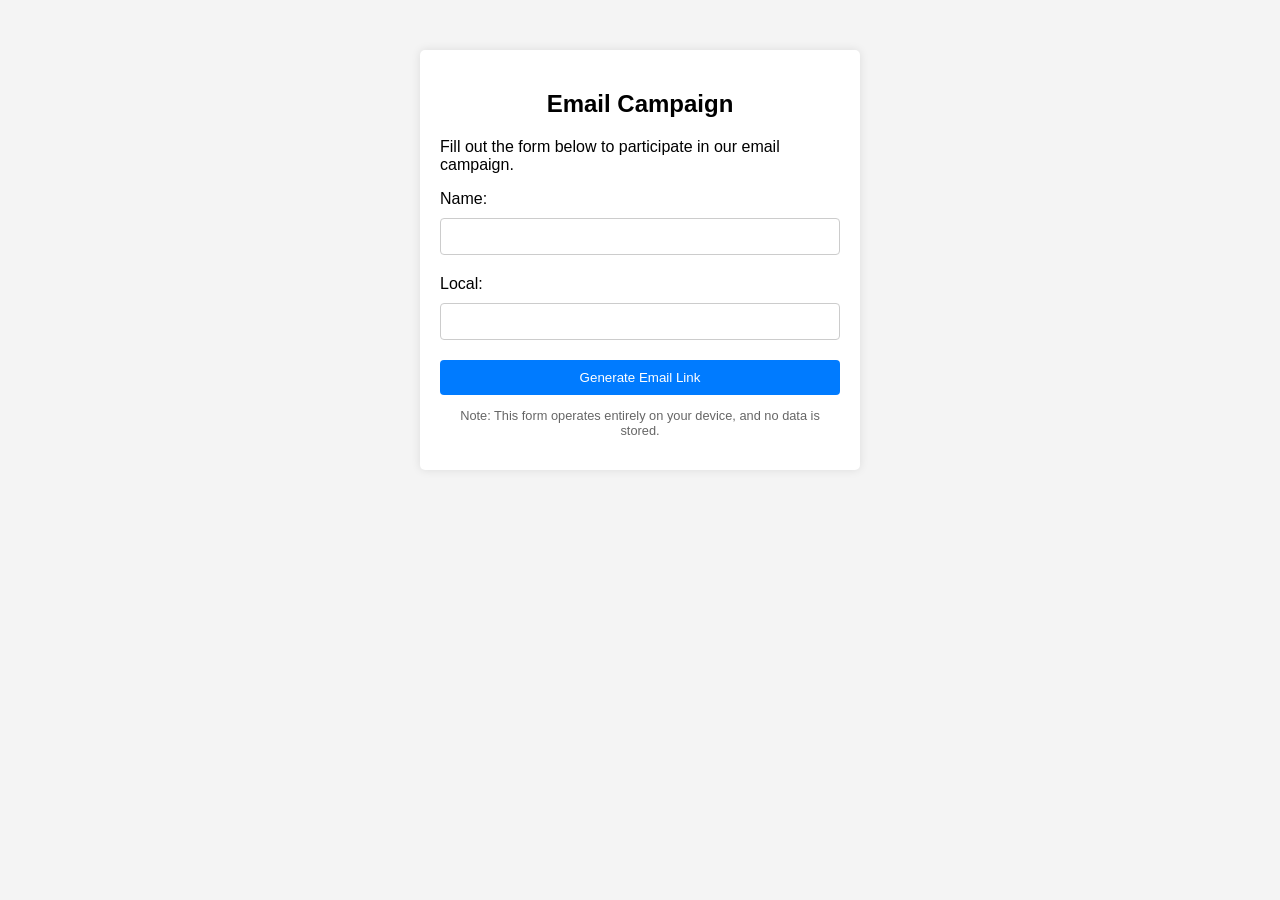
==== commit 1b5b4ad1: "Add sample data and link works" ====
--- a/index.html
+++ b/index.html
@@ -68,18 +68,13 @@
 <body>
     <div class="container">
         <h2>Email Campaign</h2>
-        <p>Fill out the form below to participate in our email campaign. By submitting this form, you consent to receive email communications from us.</p>
-        <textarea id="emailContent" readonly>To: recipient@example.com
-Subject: Contact Request
-
-Name:
-Local:</textarea>
+        <p>Fill out the form below to participate in our email campaign.</p>
         <form id="emailForm">
             <label for="name">Name:</label>
             <input type="text" id="name" name="name" required>
             <label for="local">Local:</label>
             <input type="text" id="local" name="local" required>
-            <input type="submit" value="Send Email">
+            <input type="submit" value="Generate Email Link">
         </form>
         <p class="disclaimer">Note: This form operates entirely on your device, and no data is stored.</p>
     </div>
@@ -89,8 +84,21 @@
             event.preventDefault(); // Prevent form submission
             var name = document.getElementById('name').value;
             var local = document.getElementById('local').value;
-            var emailContent = 'To: recipient@example.com\nSubject: Contact Request\n\nName: ' + name + '\nLocal: ' + local;
-            document.getElementById('emailContent').innerText = emailContent;
+            var subject = 'test campaign subject';
+            var body = "Dear BBBB local, component, and provincial executives,\n" +
+"\n" +
+"I am calling on you, as a BBBB member and a member of Labour for Palestine, demanding that you:\n" +
+"1. Send a letter to Premier EEE:\n" +
+"    - rejecting unfounded smears of BC Public Service workers\n" +
+"    - demanding that the Premier carefully define the meaning of antisemitism used in his statements and how he plans to direct employers to identify and fight it\n" +
+"    - reasserting to the Premier the political rights of BC Public Servants and expectations in regards to being a non-partisan workplace\n" +
+"    - reasserting the professionalism and inclusiveness of teachers and public sector workers\n" +
+"2. Communicate to BBBB members with information on their rights as promised\n" +
+"\n" +
+"Sincerely," +
+"\n\n" + name + "\nLocal: " + local;
+            var mailtoLink = 'mailto:recipient@example.com' + '?subject=' + encodeURIComponent(subject) + '&body=' + encodeURIComponent(body);
+            window.location.href = mailtoLink; // Redirect to mailto link
         });
     </script>
 </body>
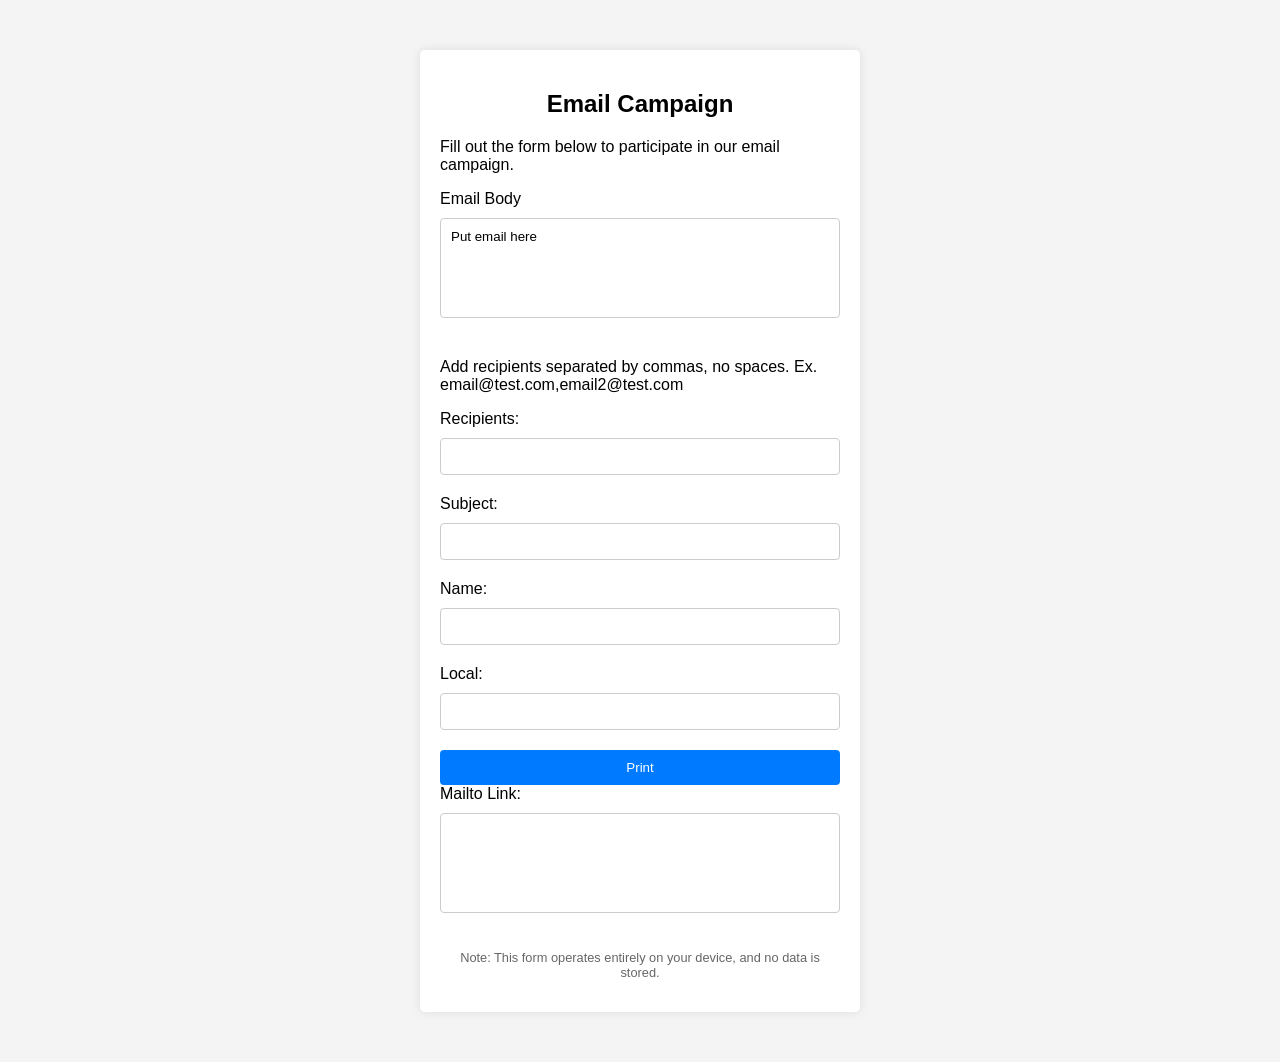
==== commit 6a447775: "Will create the mailto link via the inputs." ====
--- a/index.html
+++ b/index.html
@@ -1,105 +1,122 @@
 <!DOCTYPE html>
 <html lang="en">
-<head>
-    <meta charset="UTF-8">
-    <meta name="viewport" content="width=device-width, initial-scale=1.0">
+  <head>
+    <meta charset="UTF-8" />
+    <meta name="viewport" content="width=device-width, initial-scale=1.0" />
     <title>Email Form</title>
     <style>
-        body {
-            font-family: Arial, sans-serif;
-            margin: 0;
-            padding: 0;
-            background-color: #f4f4f4;
-        }
-        .container {
-            max-width: 400px;
-            margin: 50px auto;
-            padding: 20px;
-            background-color: #fff;
-            border-radius: 5px;
-            box-shadow: 0 0 10px rgba(0, 0, 0, 0.1);
-        }
-        h2 {
-            text-align: center;
-        }
-        label {
-            display: block;
-            margin-bottom: 10px;
-        }
-        input[type="text"] {
-            width: 100%;
-            padding: 10px;
-            margin-bottom: 20px;
-            border: 1px solid #ccc;
-            border-radius: 4px;
-            box-sizing: border-box;
-        }
-        input[type="submit"] {
-            width: 100%;
-            padding: 10px;
-            background-color: #007bff;
-            color: #fff;
-            border: none;
-            border-radius: 4px;
-            cursor: pointer;
-            transition: background-color 0.3s;
-        }
-        input[type="submit"]:hover {
-            background-color: #0056b3;
-        }
-        textarea {
-            width: 100%;
-            height: 100px;
-            padding: 10px;
-            margin-bottom: 20px;
-            border: 1px solid #ccc;
-            border-radius: 4px;
-            box-sizing: border-box;
-            resize: none;
-            font-family: Arial, sans-serif;
-        }
-        .disclaimer {
-            font-size: 0.8em;
-            color: #666;
-            text-align: center;
-        }
+      body {
+        font-family: Arial, sans-serif;
+        margin: 0;
+        padding: 0;
+        background-color: #f4f4f4;
+      }
+      .container {
+        max-width: 400px;
+        margin: 50px auto;
+        padding: 20px;
+        background-color: #fff;
+        border-radius: 5px;
+        box-shadow: 0 0 10px rgba(0, 0, 0, 0.1);
+      }
+      h2 {
+        text-align: center;
+      }
+      label {
+        display: block;
+        margin-bottom: 10px;
+      }
+      input[type="text"] {
+        width: 100%;
+        padding: 10px;
+        margin-bottom: 20px;
+        border: 1px solid #ccc;
+        border-radius: 4px;
+        box-sizing: border-box;
+      }
+      input[type="button"],
+      input[type="submit"] {
+        width: 100%;
+        padding: 10px;
+        background-color: #007bff;
+        color: #fff;
+        border: none;
+        border-radius: 4px;
+        cursor: pointer;
+        transition: background-color 0.3s;
+      }
+      input[type="button"]:hover,
+      input[type="submit"]:hover {
+        background-color: #0056b3;
+      }
+      textarea {
+        width: 100%;
+        height: 100px;
+        padding: 10px;
+        margin-bottom: 20px;
+        border: 1px solid #ccc;
+        border-radius: 4px;
+        box-sizing: border-box;
+        resize: none;
+        font-family: Arial, sans-serif;
+      }
+      .disclaimer {
+        font-size: 0.8em;
+        color: #666;
+        text-align: center;
+      }
     </style>
-</head>
-<body>
+  </head>
+  <body>
     <div class="container">
-        <h2>Email Campaign</h2>
-        <p>Fill out the form below to participate in our email campaign.</p>
-        <form id="emailForm">
-            <label for="name">Name:</label>
-            <input type="text" id="name" name="name" required>
-            <label for="local">Local:</label>
-            <input type="text" id="local" name="local" required>
-            <input type="submit" value="Generate Email Link">
-        </form>
-        <p class="disclaimer">Note: This form operates entirely on your device, and no data is stored.</p>
+      <h2>Email Campaign</h2>
+      <p>Fill out the form below to participate in our email campaign.</p>
+      <label for="emailContent">Email Body</label>
+      <textarea id="emailContent">Put email here</textarea>
+      <form id="emailForm">
+        <p>
+          Add recipients separated by commas, no spaces. Ex.
+          email@test.com,email2@test.com
+        </p>
+        <label for="recipients">Recipients:</label>
+        <input type="text" id="recipients" name="recipients" required />
+        <label for="subject">Subject:</label>
+        <input type="text" id="subject" name="subject" required />
+        <label for="name">Name:</label>
+        <input type="text" id="name" name="name" required />
+        <label for="local">Local:</label>
+        <input type="text" id="local" name="local" required />
+        <!-- <input type="submit" value="Generate Email" /> -->
+        <input type="button" value="Print" onclick="printEmail()" />
+      </form>
+      <label for="mailto">Mailto Link:</label>
+      <textarea id="mailto" name="mailto"></textarea>
+      <p class="disclaimer">
+        Note: This form operates entirely on your device, and no data is stored.
+      </p>
     </div>
 
     <script>
-        document.getElementById('emailForm').addEventListener('submit', function(event) {
-            event.preventDefault(); // Prevent form submission
-            var name = document.getElementById('name').value;
-            var local = document.getElementById('local').value;
-            var subject = 'test campaign subject';
-            var body = "Dear BBBB local, component, and provincial executives,\n" +
-"\n" +
-"I am calling on you, as a BBBB member and a member of Labour for Palestine, demanding that you:\n" +
-"1. Send a letter to Premier EEE:\n" +
-"    - rejecting unfounded smears of BC Public Service workers\n" +
-"    - demanding that the Premier carefully define the meaning of antisemitism used in his statements and how he plans to direct employers to identify and fight it\n" +
-"    - reasserting to the Premier the political rights of BC Public Servants and expectations in regards to being a non-partisan workplace\n" +
-"    - reasserting the professionalism and inclusiveness of teachers and public sector workers\n" +
-"2. Communicate to BBBB members with information on their rights as promised\n" +
-"\n" +
-"Sincerely," +
-"\n\n" + name + "\nLocal: " + local;
-            var mailtoLink = 'mailto:recipient@example.com' + '?subject=' + encodeURIComponent(subject) + '&body=' + encodeURIComponent(body);
-            window.location.href = mailtoLink; // Redirect to mailto link
-        });
+      function printEmail() {
+        var name = document.getElementById("name").value;
+        var local = document.getElementById("local").value;
+        var recipients = document.getElementById("recipients").value;
+        var subject = document.getElementById("subject").value;
+        var body =
+          document.getElementById("emailContent").value +
+          "\n\n" +
+          name +
+          "\nLocal: " +
+          local;
+        var mailtoLink =
+          "mailto:" +
+          recipients +
+          "?subject=" +
+          encodeURIComponent(subject) +
+          "&body=" +
+          encodeURIComponent(body);
+        document.getElementById("mailto").value = mailtoLink;
+      }
     </script>
-</body>
+  </body>
 </html>
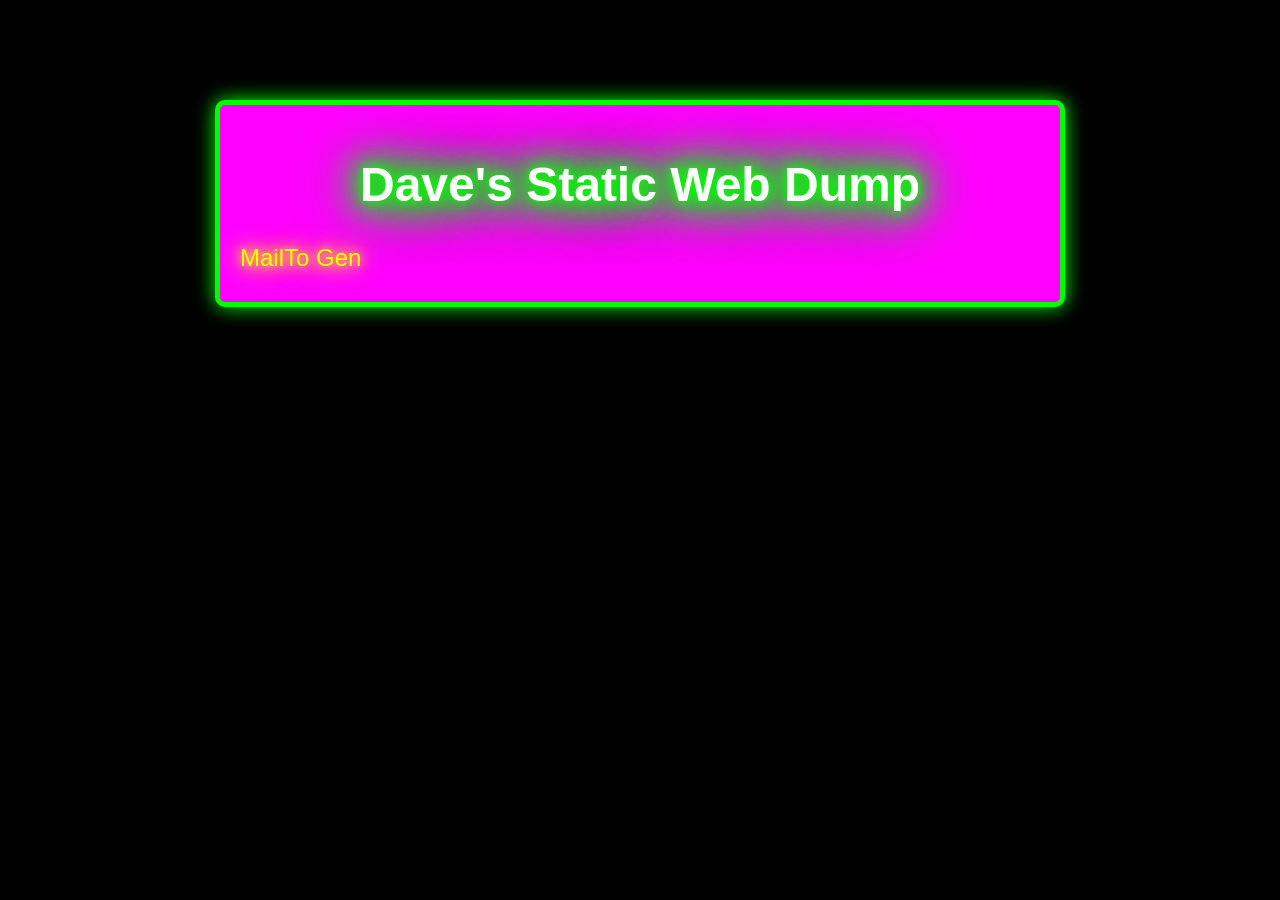
==== commit de2389e5: "Added a splash page via chat gpt lol. Moved mailto generator to a subdirectory" ====
--- a/index.html
+++ b/index.html
@@ -1,122 +1,55 @@
 <!DOCTYPE html>
 <html lang="en">
-  <head>
-    <meta charset="UTF-8" />
-    <meta name="viewport" content="width=device-width, initial-scale=1.0" />
-    <title>Email Form</title>
+<head>
+    <meta charset="UTF-8">
+    <meta name="viewport" content="width=device-width, initial-scale=1.0">
+    <title>Dave's Static Web Dump</title>
     <style>
-      body {
-        font-family: Arial, sans-serif;
-        margin: 0;
-        padding: 0;
-        background-color: #f4f4f4;
-      }
-      .container {
-        max-width: 400px;
-        margin: 50px auto;
-        padding: 20px;
-        background-color: #fff;
-        border-radius: 5px;
-        box-shadow: 0 0 10px rgba(0, 0, 0, 0.1);
-      }
-      h2 {
-        text-align: center;
-      }
-      label {
-        display: block;
-        margin-bottom: 10px;
-      }
-      input[type="text"] {
-        width: 100%;
-        padding: 10px;
-        margin-bottom: 20px;
-        border: 1px solid #ccc;
-        border-radius: 4px;
-        box-sizing: border-box;
-      }
-      input[type="button"],
-      input[type="submit"] {
-        width: 100%;
-        padding: 10px;
-        background-color: #007bff;
-        color: #fff;
-        border: none;
-        border-radius: 4px;
-        cursor: pointer;
-        transition: background-color 0.3s;
-      }
-      input[type="button"]:hover,
-      input[type="submit"]:hover {
-        background-color: #0056b3;
-      }
-      textarea {
-        width: 100%;
-        height: 100px;
-        padding: 10px;
-        margin-bottom: 20px;
-        border: 1px solid #ccc;
-        border-radius: 4px;
-        box-sizing: border-box;
-        resize: none;
-        font-family: Arial, sans-serif;
-      }
-      .disclaimer {
-        font-size: 0.8em;
-        color: #666;
-        text-align: center;
-      }
+        body {
+            background-color: black;
+            color: white;
+            font-family: 'Comic Sans MS', cursive, sans-serif;
+            text-align: center;
+            margin: 0;
+            padding: 0;
+        }
+        h1 {
+            font-size: 48px;
+            text-shadow: 0 0 10px #00ff00, 0 0 20px #00ff00, 0 0 30px #00ff00, 0 0 40px #00ff00, 0 0 50px #00ff00, 0 0 60px #00ff00, 0 0 70px #00ff00;
+        }
+        .container {
+            margin: 100px auto;
+            max-width: 800px;
+            padding: 20px;
+            background-color: #ff00ff;
+            border: 5px solid #00ff00;
+            border-radius: 10px;
+            box-shadow: 0 0 20px #00ff00;
+        }
+        .link-list {
+            margin-top: 30px;
+            font-size: 24px;
+            text-align: left;
+        }
+        .link-list a {
+            display: block;
+            margin-bottom: 10px;
+            color: #ffff00;
+            text-decoration: none;
+            text-shadow: 0 0 10px #ffff00, 0 0 20px #ffff00, 0 0 30px #ffff00;
+            transition: color 0.3s;
+        }
+        .link-list a:hover {
+            color: #ff00ff;
+        }
     </style>
-  </head>
-  <body>
+</head>
+<body>
     <div class="container">
-      <h2>Email Campaign</h2>
-      <p>Fill out the form below to participate in our email campaign.</p>
-      <label for="emailContent">Email Body</label>
-      <textarea id="emailContent">Put email here</textarea>
-      <form id="emailForm">
-        <p>
-          Add recipients separated by commas, no spaces. Ex.
-          email@test.com,email2@test.com
-        </p>
-        <label for="recipients">Recipients:</label>
-        <input type="text" id="recipients" name="recipients" required />
-        <label for="subject">Subject:</label>
-        <input type="text" id="subject" name="subject" required />
-        <label for="name">Name:</label>
-        <input type="text" id="name" name="name" required />
-        <label for="local">Local:</label>
-        <input type="text" id="local" name="local" required />
-        <!-- <input type="submit" value="Generate Email" /> -->
-        <input type="button" value="Print" onclick="printEmail()" />
-      </form>
-      <label for="mailto">Mailto Link:</label>
-      <textarea id="mailto" name="mailto"></textarea>
-      <p class="disclaimer">
-        Note: This form operates entirely on your device, and no data is stored.
-      </p>
+        <h1>Dave's Static Web Dump</h1>
+        <div class="link-list">
+            <a href="mailtogen/index.html">MailTo Gen</a>
+        </div>
     </div>
-
-    <script>
-      function printEmail() {
-        var name = document.getElementById("name").value;
-        var local = document.getElementById("local").value;
-        var recipients = document.getElementById("recipients").value;
-        var subject = document.getElementById("subject").value;
-        var body =
-          document.getElementById("emailContent").value +
-          "\n\n" +
-          name +
-          "\nLocal: " +
-          local;
-        var mailtoLink =
-          "mailto:" +
-          recipients +
-          "?subject=" +
-          encodeURIComponent(subject) +
-          "&body=" +
-          encodeURIComponent(body);
-        document.getElementById("mailto").value = mailtoLink;
-      }
-    </script>
-  </body>
+</body>
 </html>
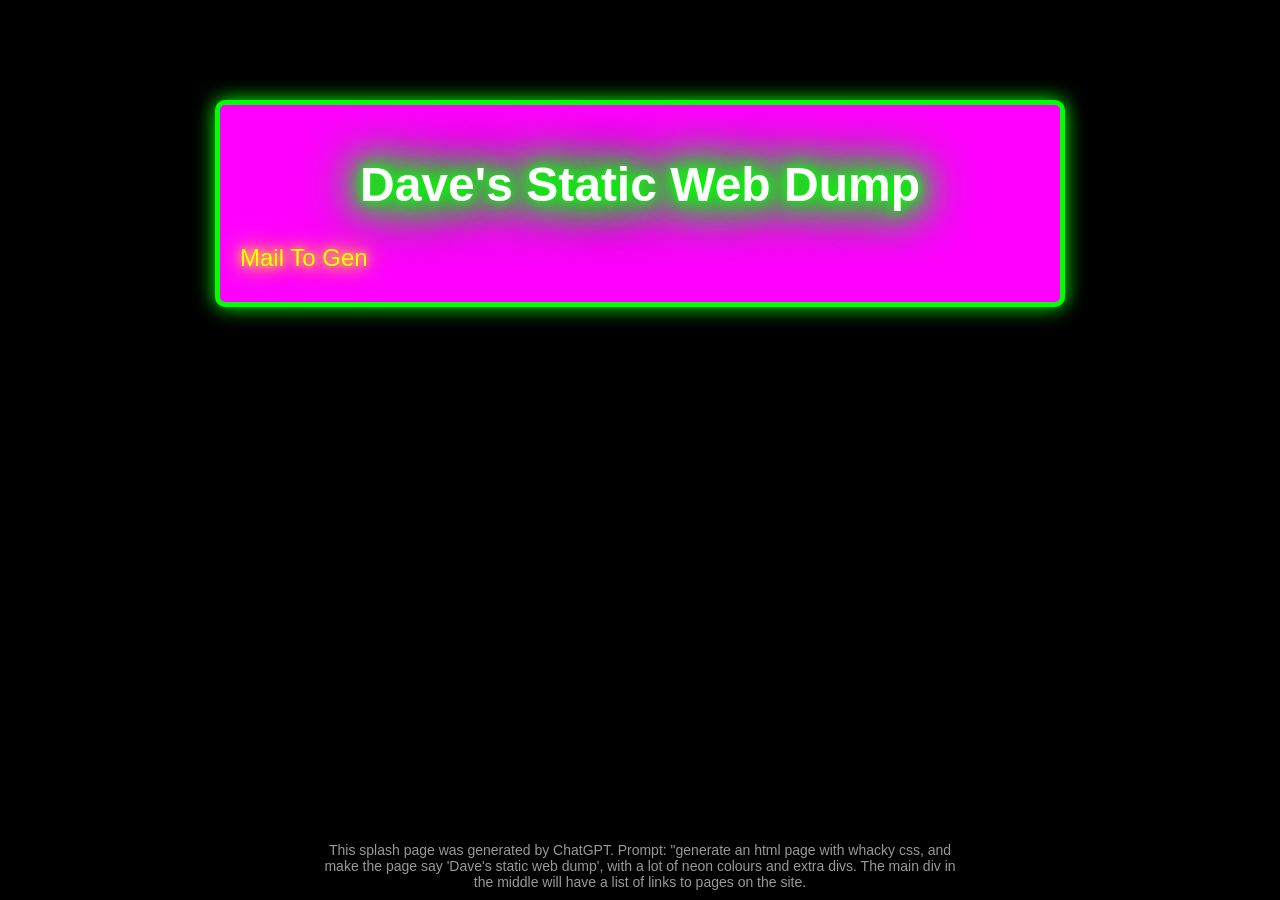
==== commit ebeb47e4: "Added chat gpt message on splash page" ====
--- a/index.html
+++ b/index.html
@@ -42,14 +42,26 @@
         .link-list a:hover {
             color: #ff00ff;
         }
+        .generated-by {
+            position: fixed;
+            bottom: 10px;
+            left: 50%;
+            transform: translateX(-50%);
+            font-size: 14px;
+            color: #999;
+        }
     </style>
 </head>
 <body>
     <div class="container">
         <h1>Dave's Static Web Dump</h1>
         <div class="link-list">
-            <a href="mailtogen/index.html">MailTo Gen</a>
+            <a href="mailtogen/index.html">Mail To Gen</a>
         </div>
+    </div>
+    <div class="generated-by">
+        This splash page was generated by ChatGPT. 
+        Prompt: "generate an html page with whacky css, and make the page say 'Dave's static web dump', with a lot of neon colours and extra divs. The main div in the middle will have a list of links to pages on the site.
     </div>
 </body>
 </html>
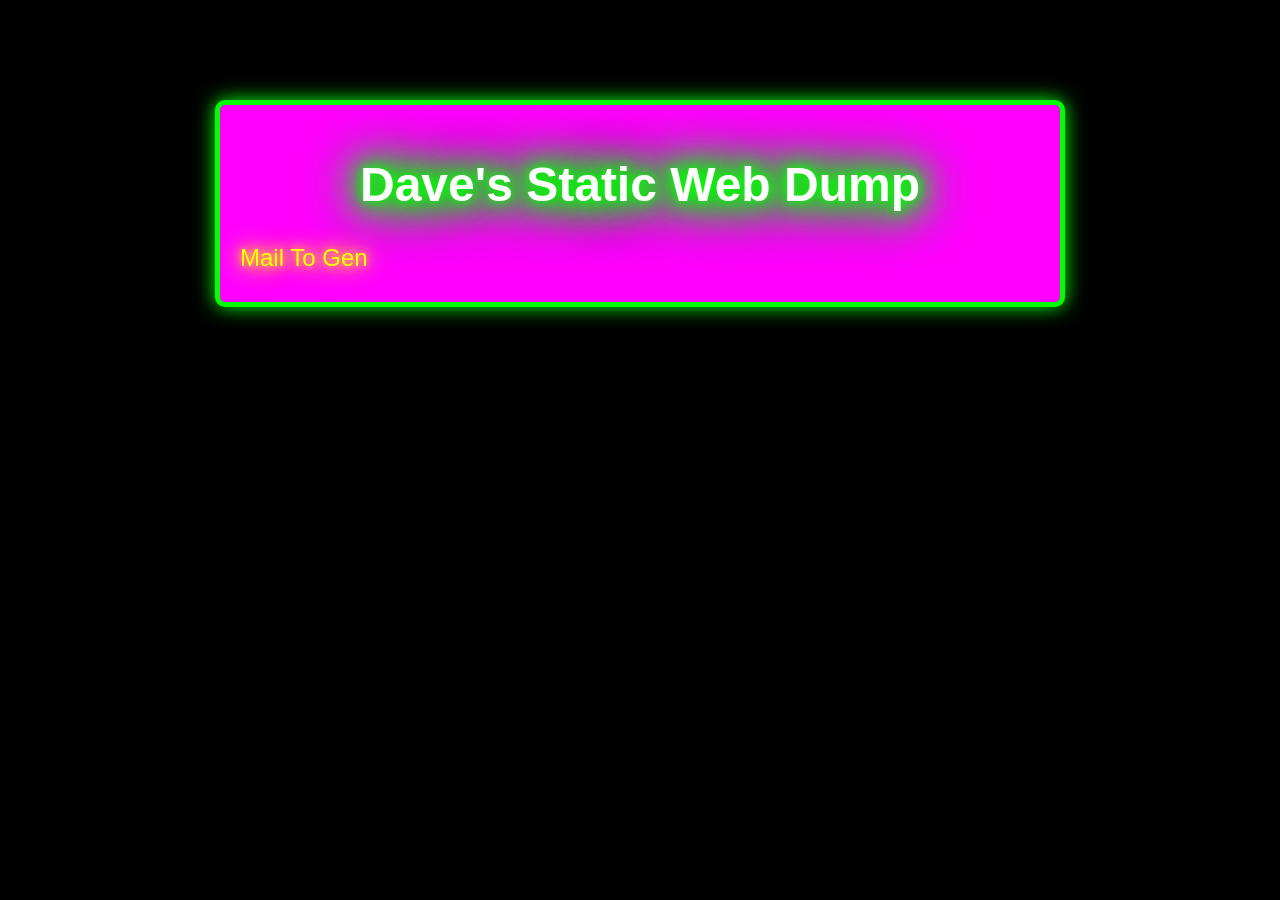
==== commit a05f773f: "this wasn't as cringe in 2024 but now... nah. I'll kill the whole site soon enough" ====
--- a/index.html
+++ b/index.html
@@ -59,9 +59,5 @@
             <a href="mailtogen/index.html">Mail To Gen</a>
         </div>
     </div>
-    <div class="generated-by">
-        This splash page was generated by ChatGPT. 
-        Prompt: "generate an html page with whacky css, and make the page say 'Dave's static web dump', with a lot of neon colours and extra divs. The main div in the middle will have a list of links to pages on the site.
-    </div>
 </body>
 </html>
